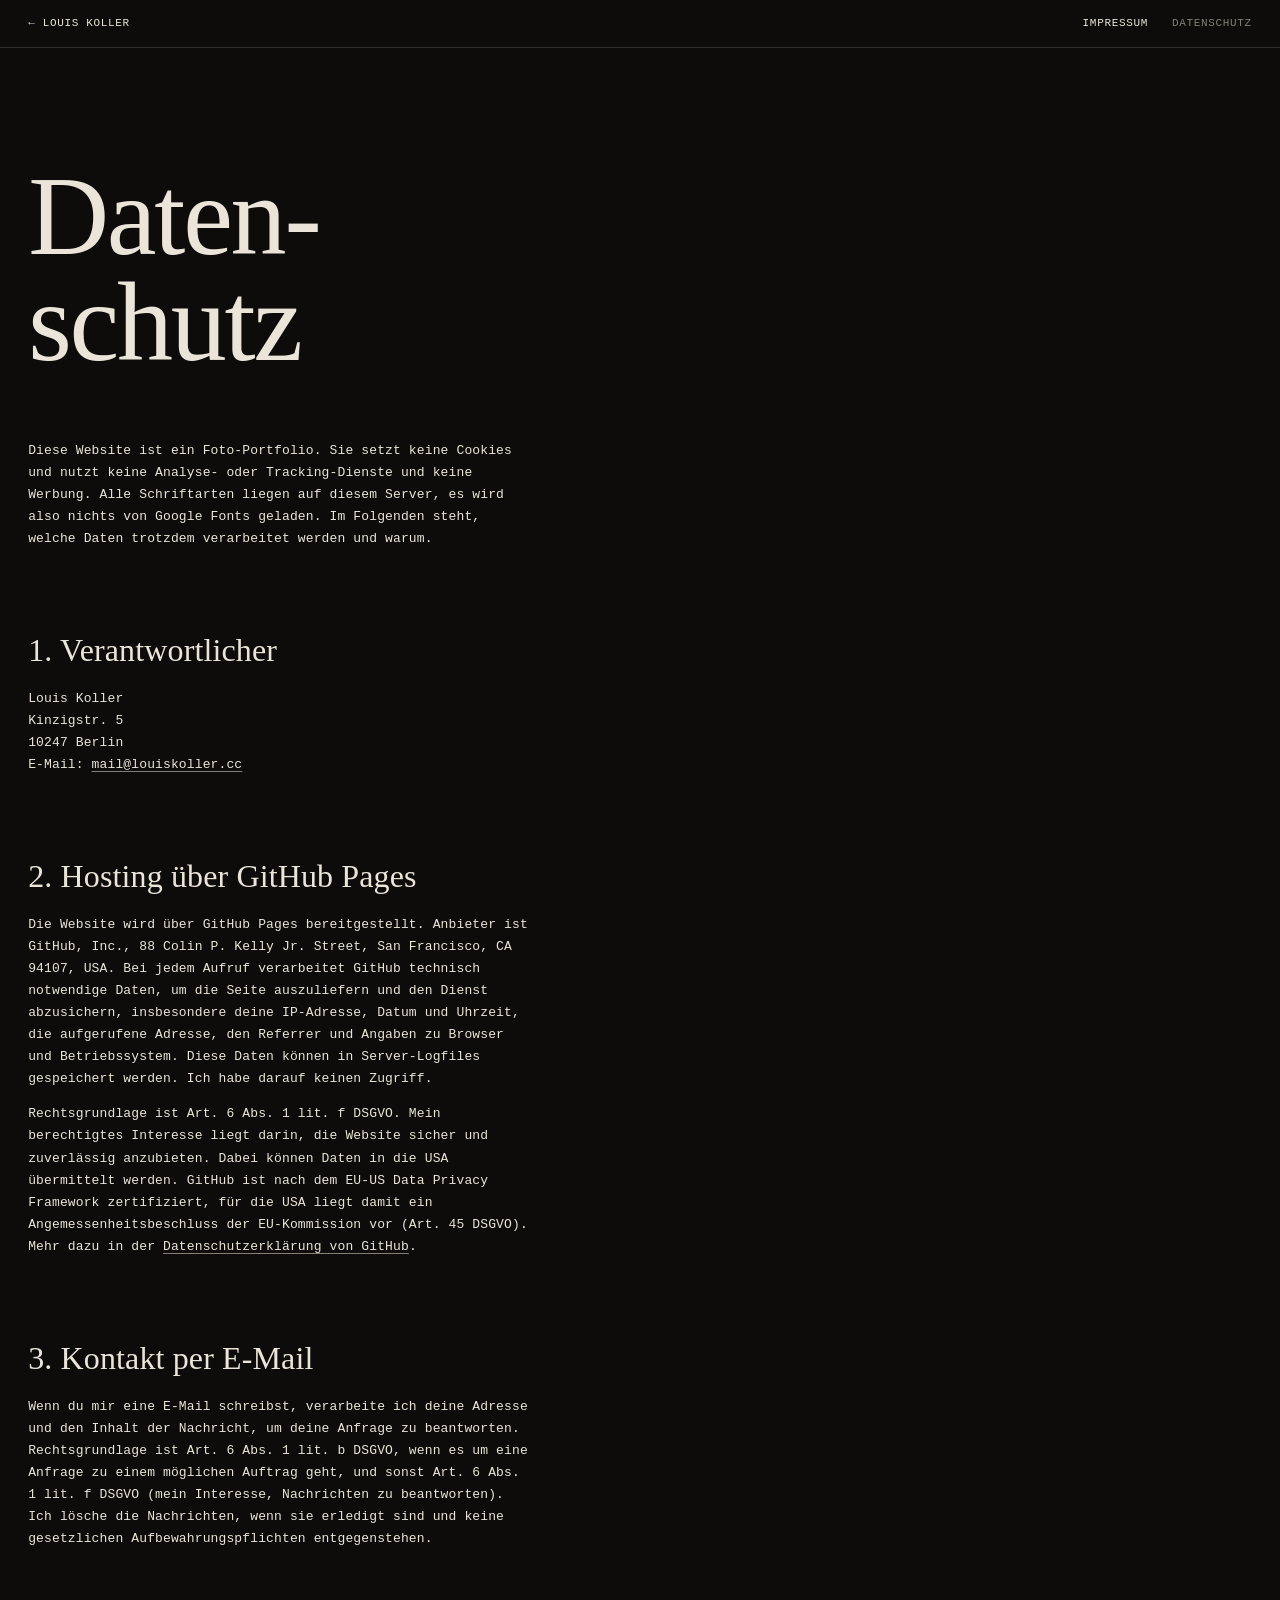
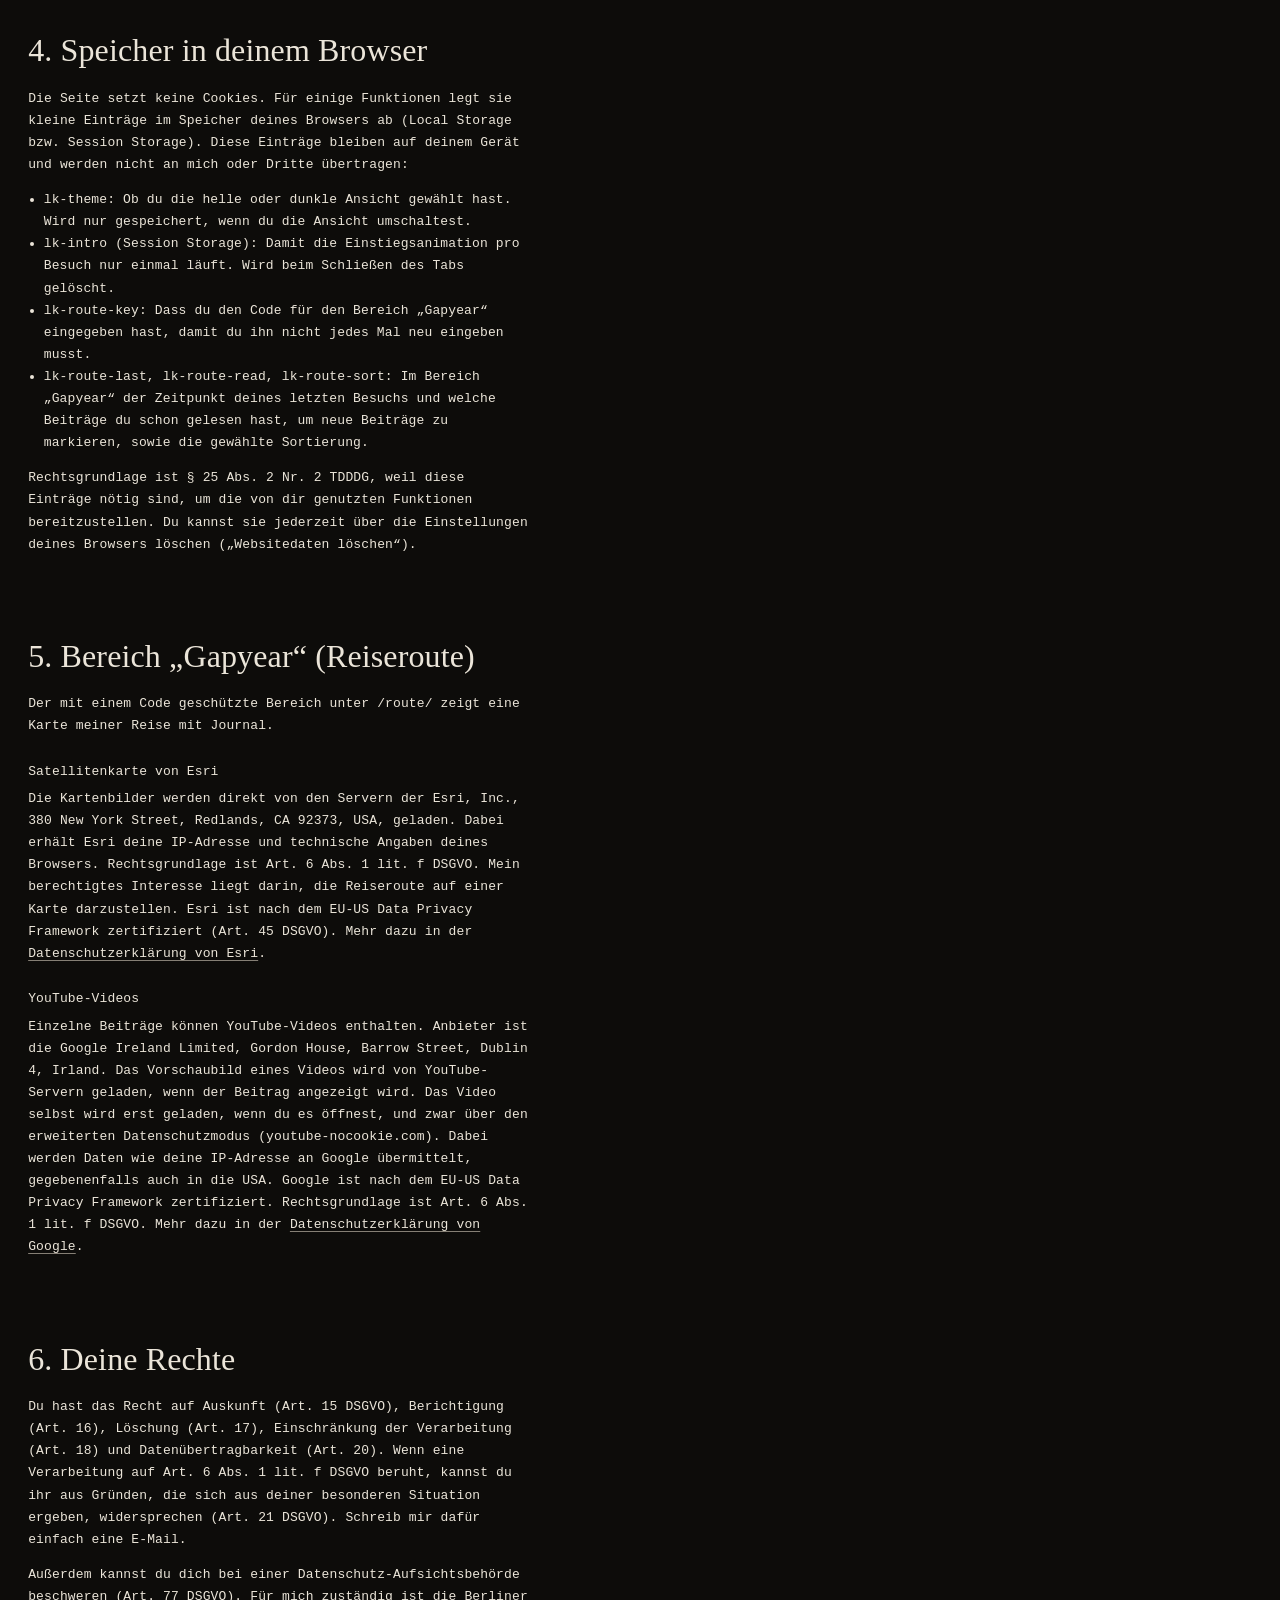
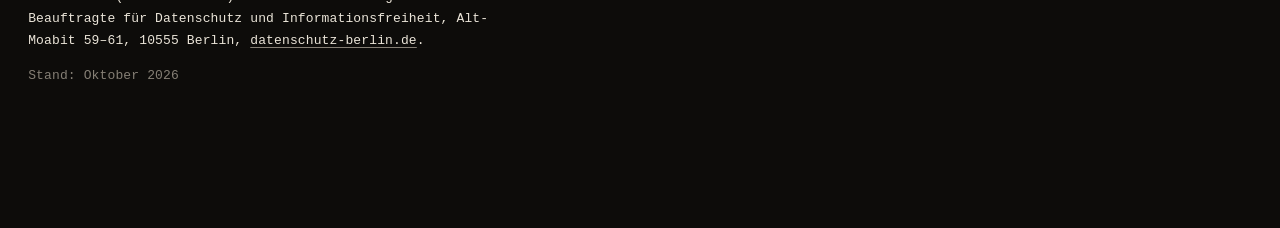
==== datenschutz/index.html @ a2ebeeef "Add Impressum and privacy policy, self-host fonts - New /impressum/ (§ 5 DDG) and /datenschutz/ (DSG" ====
<!doctype html>
<html lang="de" data-theme="dark">
<head>
  <meta charset="utf-8">
  <meta name="viewport" content="width=device-width, initial-scale=1, viewport-fit=cover">
  <title>Datenschutz — Louis Koller</title>
  <meta name="robots" content="noindex, follow">
  <meta name="theme-color" content="#0d0c0a">
  <link rel="icon" href="data:image/svg+xml,%3Csvg xmlns='http://www.w3.org/2000/svg' viewBox='0 0 32 32'%3E%3Crect width='32' height='32' fill='%230d0c0a'/%3E%3Ccircle cx='16' cy='16' r='6' fill='%23ff3b1f'/%3E%3C/svg%3E">
  <link rel="stylesheet" href="../assets/css/fonts.css?v=1">
  <link rel="stylesheet" href="../assets/css/legal.css?v=1">
  <script>
    try { var t = localStorage.getItem("lk-theme"); if (t) document.documentElement.dataset.theme = t; } catch (e) {}
  </script>
</head>
<body>
  <header class="legal-nav">
    <a href="/">← Louis Koller</a>
    <nav aria-label="Rechtliches">
      <a href="/impressum/">Impressum</a>
      <a href="/datenschutz/" aria-current="page">Datenschutz</a>
    </nav>
  </header>

  <main class="legal">
    <h1>Daten&shy;schutz</h1>

    <p>Diese Website ist ein Foto-Portfolio. Sie setzt keine Cookies und nutzt keine Analyse- oder Tracking-Dienste und keine Werbung. Alle Schriftarten liegen auf diesem Server, es wird also nichts von Google Fonts geladen. Im Folgenden steht, welche Daten trotzdem verarbeitet werden und warum.</p>

    <h2>1. Verantwortlicher</h2>
    <address>
      Louis Koller<br>
      Kinzigstr. 5<br>
      10247 Berlin<br>
      E-Mail: <a href="mailto:mail@louiskoller.cc">mail@louiskoller.cc</a>
    </address>

    <h2>2. Hosting über GitHub Pages</h2>
    <p>Die Website wird über GitHub Pages bereitgestellt. Anbieter ist GitHub, Inc., 88 Colin P. Kelly Jr. Street, San Francisco, CA 94107, USA. Bei jedem Aufruf verarbeitet GitHub technisch notwendige Daten, um die Seite auszuliefern und den Dienst abzusichern, insbesondere deine IP-Adresse, Datum und Uhrzeit, die aufgerufene Adresse, den Referrer und Angaben zu Browser und Betriebssystem. Diese Daten können in Server-Logfiles gespeichert werden. Ich habe darauf keinen Zugriff.</p>
    <p>Rechtsgrundlage ist Art. 6 Abs. 1 lit. f DSGVO. Mein berechtigtes Interesse liegt darin, die Website sicher und zuverlässig anzubieten. Dabei können Daten in die USA übermittelt werden. GitHub ist nach dem EU-US Data Privacy Framework zertifiziert, für die USA liegt damit ein Angemessenheitsbeschluss der EU-Kommission vor (Art. 45 DSGVO). Mehr dazu in der <a href="https://docs.github.com/de/site-policy/privacy-policies/github-general-privacy-statement" target="_blank" rel="noopener">Datenschutzerklärung von GitHub</a>.</p>

    <h2>3. Kontakt per E-Mail</h2>
    <p>Wenn du mir eine E-Mail schreibst, verarbeite ich deine Adresse und den Inhalt der Nachricht, um deine Anfrage zu beantworten. Rechtsgrundlage ist Art. 6 Abs. 1 lit. b DSGVO, wenn es um eine Anfrage zu einem möglichen Auftrag geht, und sonst Art. 6 Abs. 1 lit. f DSGVO (mein Interesse, Nachrichten zu beantworten). Ich lösche die Nachrichten, wenn sie erledigt sind und keine gesetzlichen Aufbewahrungspflichten entgegenstehen.</p>

    <h2>4. Speicher in deinem Browser</h2>
    <p>Die Seite setzt keine Cookies. Für einige Funktionen legt sie kleine Einträge im Speicher deines Browsers ab (Local Storage bzw. Session Storage). Diese Einträge bleiben auf deinem Gerät und werden nicht an mich oder Dritte übertragen:</p>
    <ul>
      <li><code>lk-theme</code>: Ob du die helle oder dunkle Ansicht gewählt hast. Wird nur gespeichert, wenn du die Ansicht umschaltest.</li>
      <li><code>lk-intro</code> (Session Storage): Damit die Einstiegsanimation pro Besuch nur einmal läuft. Wird beim Schließen des Tabs gelöscht.</li>
      <li><code>lk-route-key</code>: Dass du den Code für den Bereich „Gapyear“ eingegeben hast, damit du ihn nicht jedes Mal neu eingeben musst.</li>
      <li><code>lk-route-last</code>, <code>lk-route-read</code>, <code>lk-route-sort</code>: Im Bereich „Gapyear“ der Zeitpunkt deines letzten Besuchs und welche Beiträge du schon gelesen hast, um neue Beiträge zu markieren, sowie die gewählte Sortierung.</li>
    </ul>
    <p>Rechtsgrundlage ist § 25 Abs. 2 Nr. 2 TDDDG, weil diese Einträge nötig sind, um die von dir genutzten Funktionen bereitzustellen. Du kannst sie jederzeit über die Einstellungen deines Browsers löschen („Websitedaten löschen“).</p>

    <h2>5. Bereich „Gapyear“ (Reiseroute)</h2>
    <p>Der mit einem Code geschützte Bereich unter <code>/route/</code> zeigt eine Karte meiner Reise mit Journal.</p>
    <h3>Satellitenkarte von Esri</h3>
    <p>Die Kartenbilder werden direkt von den Servern der Esri, Inc., 380 New York Street, Redlands, CA 92373, USA, geladen. Dabei erhält Esri deine IP-Adresse und technische Angaben deines Browsers. Rechtsgrundlage ist Art. 6 Abs. 1 lit. f DSGVO. Mein berechtigtes Interesse liegt darin, die Reiseroute auf einer Karte darzustellen. Esri ist nach dem EU-US Data Privacy Framework zertifiziert (Art. 45 DSGVO). Mehr dazu in der <a href="https://www.esri.com/en-us/privacy/privacy-statements/privacy-statement" target="_blank" rel="noopener">Datenschutzerklärung von Esri</a>.</p>
    <h3>YouTube-Videos</h3>
    <p>Einzelne Beiträge können YouTube-Videos enthalten. Anbieter ist die Google Ireland Limited, Gordon House, Barrow Street, Dublin 4, Irland. Das Vorschaubild eines Videos wird von YouTube-Servern geladen, wenn der Beitrag angezeigt wird. Das Video selbst wird erst geladen, wenn du es öffnest, und zwar über den erweiterten Datenschutzmodus (youtube-nocookie.com). Dabei werden Daten wie deine IP-Adresse an Google übermittelt, gegebenenfalls auch in die USA. Google ist nach dem EU-US Data Privacy Framework zertifiziert. Rechtsgrundlage ist Art. 6 Abs. 1 lit. f DSGVO. Mehr dazu in der <a href="https://policies.google.com/privacy?hl=de" target="_blank" rel="noopener">Datenschutzerklärung von Google</a>.</p>

    <h2>6. Deine Rechte</h2>
    <p>Du hast das Recht auf Auskunft (Art. 15 DSGVO), Berichtigung (Art. 16), Löschung (Art. 17), Einschränkung der Verarbeitung (Art. 18) und Datenübertragbarkeit (Art. 20). Wenn eine Verarbeitung auf Art. 6 Abs. 1 lit. f DSGVO beruht, kannst du ihr aus Gründen, die sich aus deiner besonderen Situation ergeben, widersprechen (Art. 21 DSGVO). Schreib mir dafür einfach eine E-Mail.</p>
    <p>Außerdem kannst du dich bei einer Datenschutz-Aufsichtsbehörde beschweren (Art. 77 DSGVO). Für mich zuständig ist die Berliner Beauftragte für Datenschutz und Informationsfreiheit, Alt-Moabit 59–61, 10555 Berlin, <a href="https://www.datenschutz-berlin.de" target="_blank" rel="noopener">datenschutz-berlin.de</a>.</p>

    <p class="muted">Stand: Oktober 2026</p>
  </main>
</body>
</html>
---- assets/css/fonts.css ----
/* Self-hosted fonts (no request to Google). Instrument Serif & JetBrains Mono, SIL Open Font License 1.1. */
/* latin-ext */
@font-face {
  font-family: 'Instrument Serif';
  font-style: italic;
  font-weight: 400;
  font-display: swap;
  src: url(../fonts/instrument-serif-italic-latin-ext.woff2) format('woff2');
  unicode-range: U+0100-02BA, U+02BD-02C5, U+02C7-02CC, U+02CE-02D7, U+02DD-02FF, U+0304, U+0308, U+0329, U+1D00-1DBF, U+1E00-1E9F, U+1EF2-1EFF, U+2020, U+20A0-20AB, U+20AD-20C4, U+2113, U+2C60-2C7F, U+A720-A7FF;
}
/* latin */
@font-face {
  font-family: 'Instrument Serif';
  font-style: italic;
  font-weight: 400;
  font-display: swap;
  src: url(../fonts/instrument-serif-italic-latin.woff2) format('woff2');
  unicode-range: U+0000-00FF, U+0131, U+0152-0153, U+02BB-02BC, U+02C6, U+02DA, U+02DC, U+0304, U+0308, U+0329, U+2000-206F, U+20AC, U+2122, U+2191, U+2193, U+2212, U+2215, U+FEFF, U+FFFD;
}
/* latin-ext */
@font-face {
  font-family: 'Instrument Serif';
  font-style: normal;
  font-weight: 400;
  font-display: swap;
  src: url(../fonts/instrument-serif-normal-latin-ext.woff2) format('woff2');
  unicode-range: U+0100-02BA, U+02BD-02C5, U+02C7-02CC, U+02CE-02D7, U+02DD-02FF, U+0304, U+0308, U+0329, U+1D00-1DBF, U+1E00-1E9F, U+1EF2-1EFF, U+2020, U+20A0-20AB, U+20AD-20C4, U+2113, U+2C60-2C7F, U+A720-A7FF;
}
/* latin */
@font-face {
  font-family: 'Instrument Serif';
  font-style: normal;
  font-weight: 400;
  font-display: swap;
  src: url(../fonts/instrument-serif-normal-latin.woff2) format('woff2');
  unicode-range: U+0000-00FF, U+0131, U+0152-0153, U+02BB-02BC, U+02C6, U+02DA, U+02DC, U+0304, U+0308, U+0329, U+2000-206F, U+20AC, U+2122, U+2191, U+2193, U+2212, U+2215, U+FEFF, U+FFFD;
}
/* latin-ext */
@font-face {
  font-family: 'JetBrains Mono';
  font-style: normal;
  font-weight: 400;
  font-display: swap;
  src: url(../fonts/jetbrains-mono-normal-latin-ext.woff2) format('woff2');
  unicode-range: U+0100-02BA, U+02BD-02C5, U+02C7-02CC, U+02CE-02D7, U+02DD-02FF, U+0304, U+0308, U+0329, U+1D00-1DBF, U+1E00-1E9F, U+1EF2-1EFF, U+2020, U+20A0-20AB, U+20AD-20C4, U+2113, U+2C60-2C7F, U+A720-A7FF;
}
/* latin */
@font-face {
  font-family: 'JetBrains Mono';
  font-style: normal;
  font-weight: 400;
  font-display: swap;
  src: url(../fonts/jetbrains-mono-normal-latin.woff2) format('woff2');
  unicode-range: U+0000-00FF, U+0131, U+0152-0153, U+02BB-02BC, U+02C6, U+02DA, U+02DC, U+0304, U+0308, U+0329, U+2000-206F, U+20AC, U+2122, U+2191, U+2193, U+2212, U+2215, U+FEFF, U+FFFD;
}
/* latin-ext */
@font-face {
  font-family: 'JetBrains Mono';
  font-style: normal;
  font-weight: 500;
  font-display: swap;
  src: url(../fonts/jetbrains-mono-normal-latin-ext.woff2) format('woff2');
  unicode-range: U+0100-02BA, U+02BD-02C5, U+02C7-02CC, U+02CE-02D7, U+02DD-02FF, U+0304, U+0308, U+0329, U+1D00-1DBF, U+1E00-1E9F, U+1EF2-1EFF, U+2020, U+20A0-20AB, U+20AD-20C4, U+2113, U+2C60-2C7F, U+A720-A7FF;
}
/* latin */
@font-face {
  font-family: 'JetBrains Mono';
  font-style: normal;
  font-weight: 500;
  font-display: swap;
  src: url(../fonts/jetbrains-mono-normal-latin.woff2) format('woff2');
  unicode-range: U+0000-00FF, U+0131, U+0152-0153, U+02BB-02BC, U+02C6, U+02DA, U+02DC, U+0304, U+0308, U+0329, U+2000-206F, U+20AC, U+2122, U+2191, U+2193, U+2212, U+2215, U+FEFF, U+FFFD;
}
---- assets/css/legal.css ----
/* ==========================================================================
   Legal pages (Impressum, Datenschutz) — same paper and type as the portfolio,
   set for reading.
   ========================================================================== */

:root {
  --bg: #0d0c0a;
  --fg: #ebe5d9;
  --muted: #857f75;
  --line: rgba(235, 229, 217, 0.14);
  --accent: #ff3b1f;

  --serif: "Instrument Serif", "Times New Roman", Times, serif;
  --mono: "JetBrains Mono", ui-monospace, SFMono-Regular, Menlo, Consolas, monospace;
  --gutter: clamp(16px, 2.2vw, 32px);
}

:root[data-theme="light"] {
  --bg: #ebe5d9;
  --fg: #15130f;
  --muted: #6f695f;
  --line: rgba(21, 19, 15, 0.16);
}

*, *::before, *::after { box-sizing: border-box; }
html { -webkit-text-size-adjust: 100%; }

body {
  margin: 0;
  background: var(--bg);
  color: var(--fg);
  font-family: var(--mono);
  font-size: 13px;
  line-height: 1.7;
  letter-spacing: 0.01em;
  -webkit-font-smoothing: antialiased;
  overflow-wrap: break-word;
}

a { color: inherit; text-decoration: underline; text-decoration-color: var(--muted); text-underline-offset: 3px; }
a:hover { text-decoration-color: var(--accent); }
:focus-visible { outline: 1px solid var(--accent); outline-offset: 3px; }
::selection { background: var(--accent); color: #000; }

.legal-nav {
  display: flex; justify-content: space-between; gap: 16px;
  padding: 14px var(--gutter);
  border-bottom: 1px solid var(--line);
  text-transform: uppercase; letter-spacing: 0.06em; font-size: 11px;
}
.legal-nav a { text-decoration: none; }
.legal-nav nav { display: flex; gap: 24px; }
.legal-nav [aria-current="page"] { color: var(--muted); }

.legal {
  max-width: 72ch;
  padding: clamp(48px, 9vw, 120px) var(--gutter) clamp(64px, 10vw, 140px);
}
.legal h1 {
  margin: 0 0 clamp(32px, 5vw, 64px);
  font-family: var(--serif); font-weight: 400;
  font-size: clamp(3rem, 9vw, 7rem); line-height: 0.95; letter-spacing: -0.02em;
}
.legal h2 {
  margin: 2.6em 0 0.6em;
  font-family: var(--serif); font-weight: 400;
  font-size: clamp(1.5rem, 2.6vw, 2rem); line-height: 1.1;
}
.legal h3 { margin: 1.8em 0 0.4em; font-size: inherit; font-weight: 500; }
.legal p, .legal ul { margin: 0 0 1em; }
.legal ul { padding-left: 1.2em; }
.legal address { font-style: normal; }
.legal .muted { color: var(--muted); }
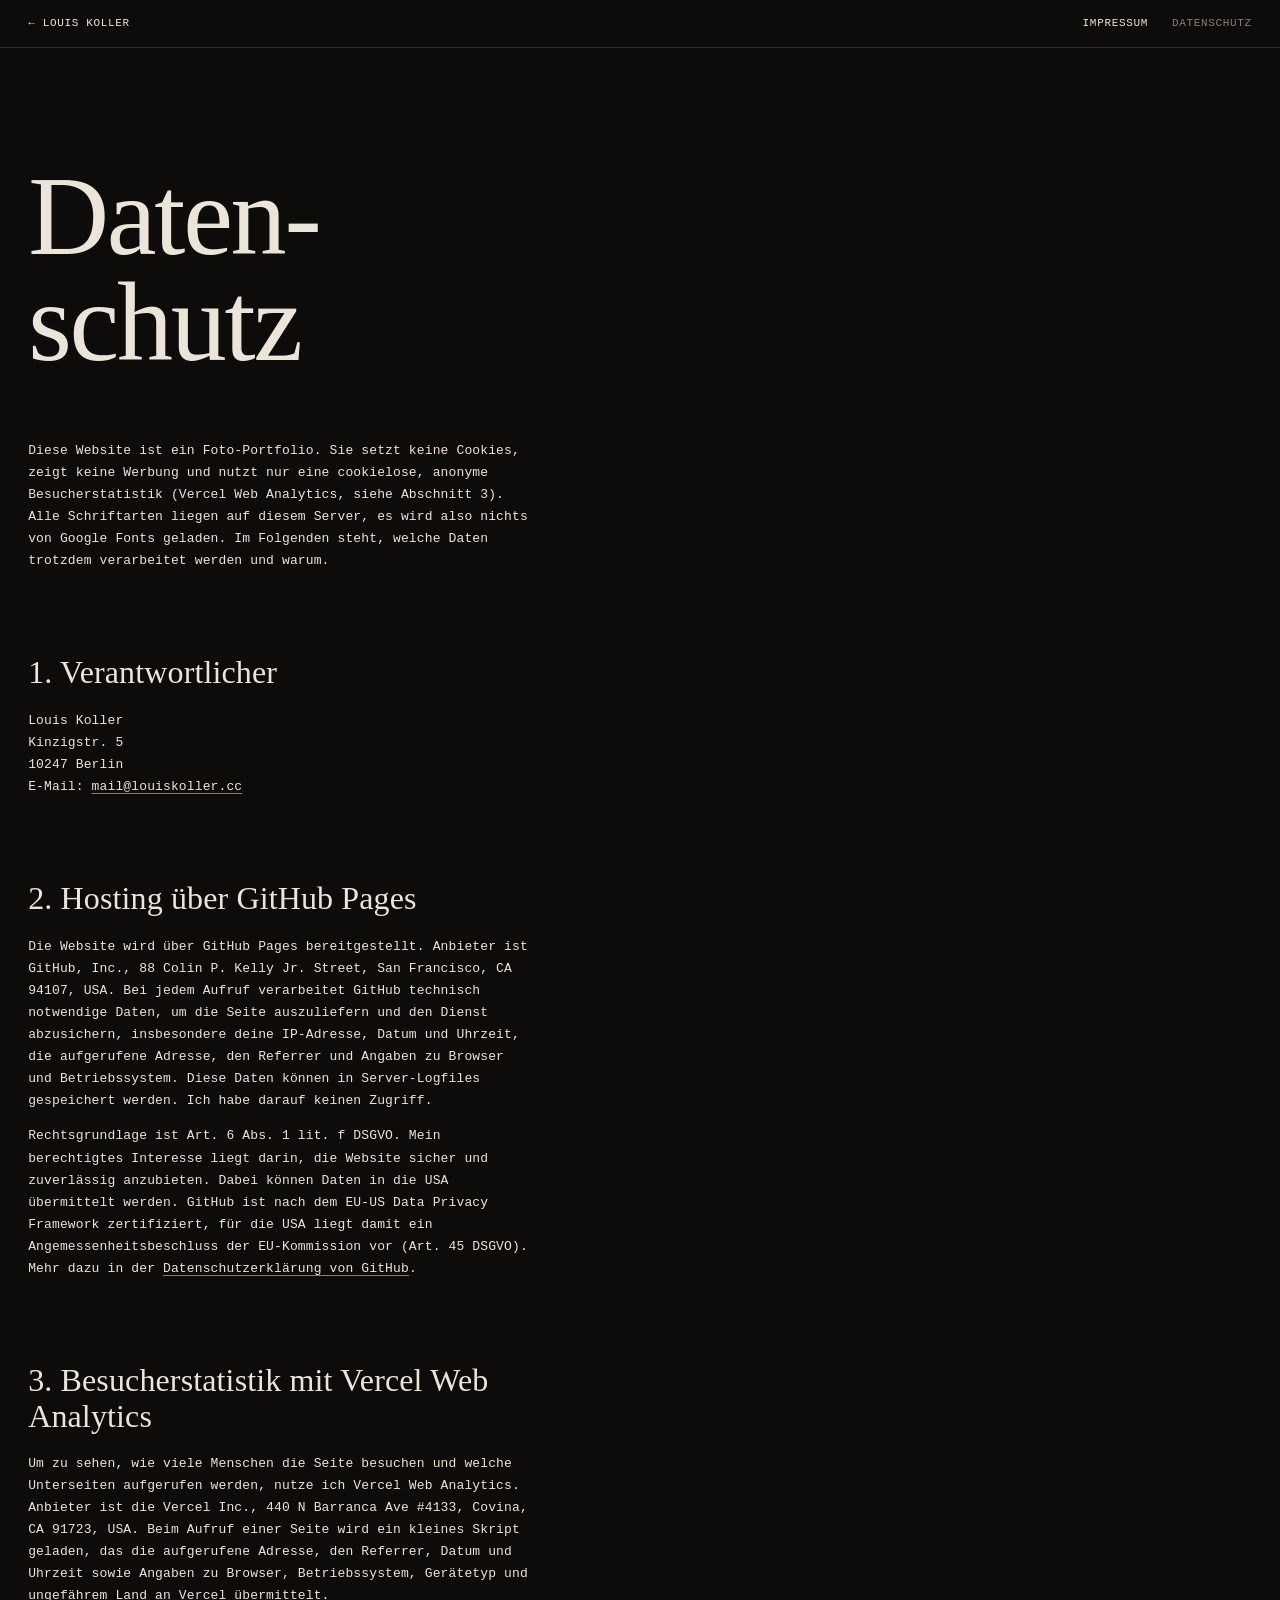
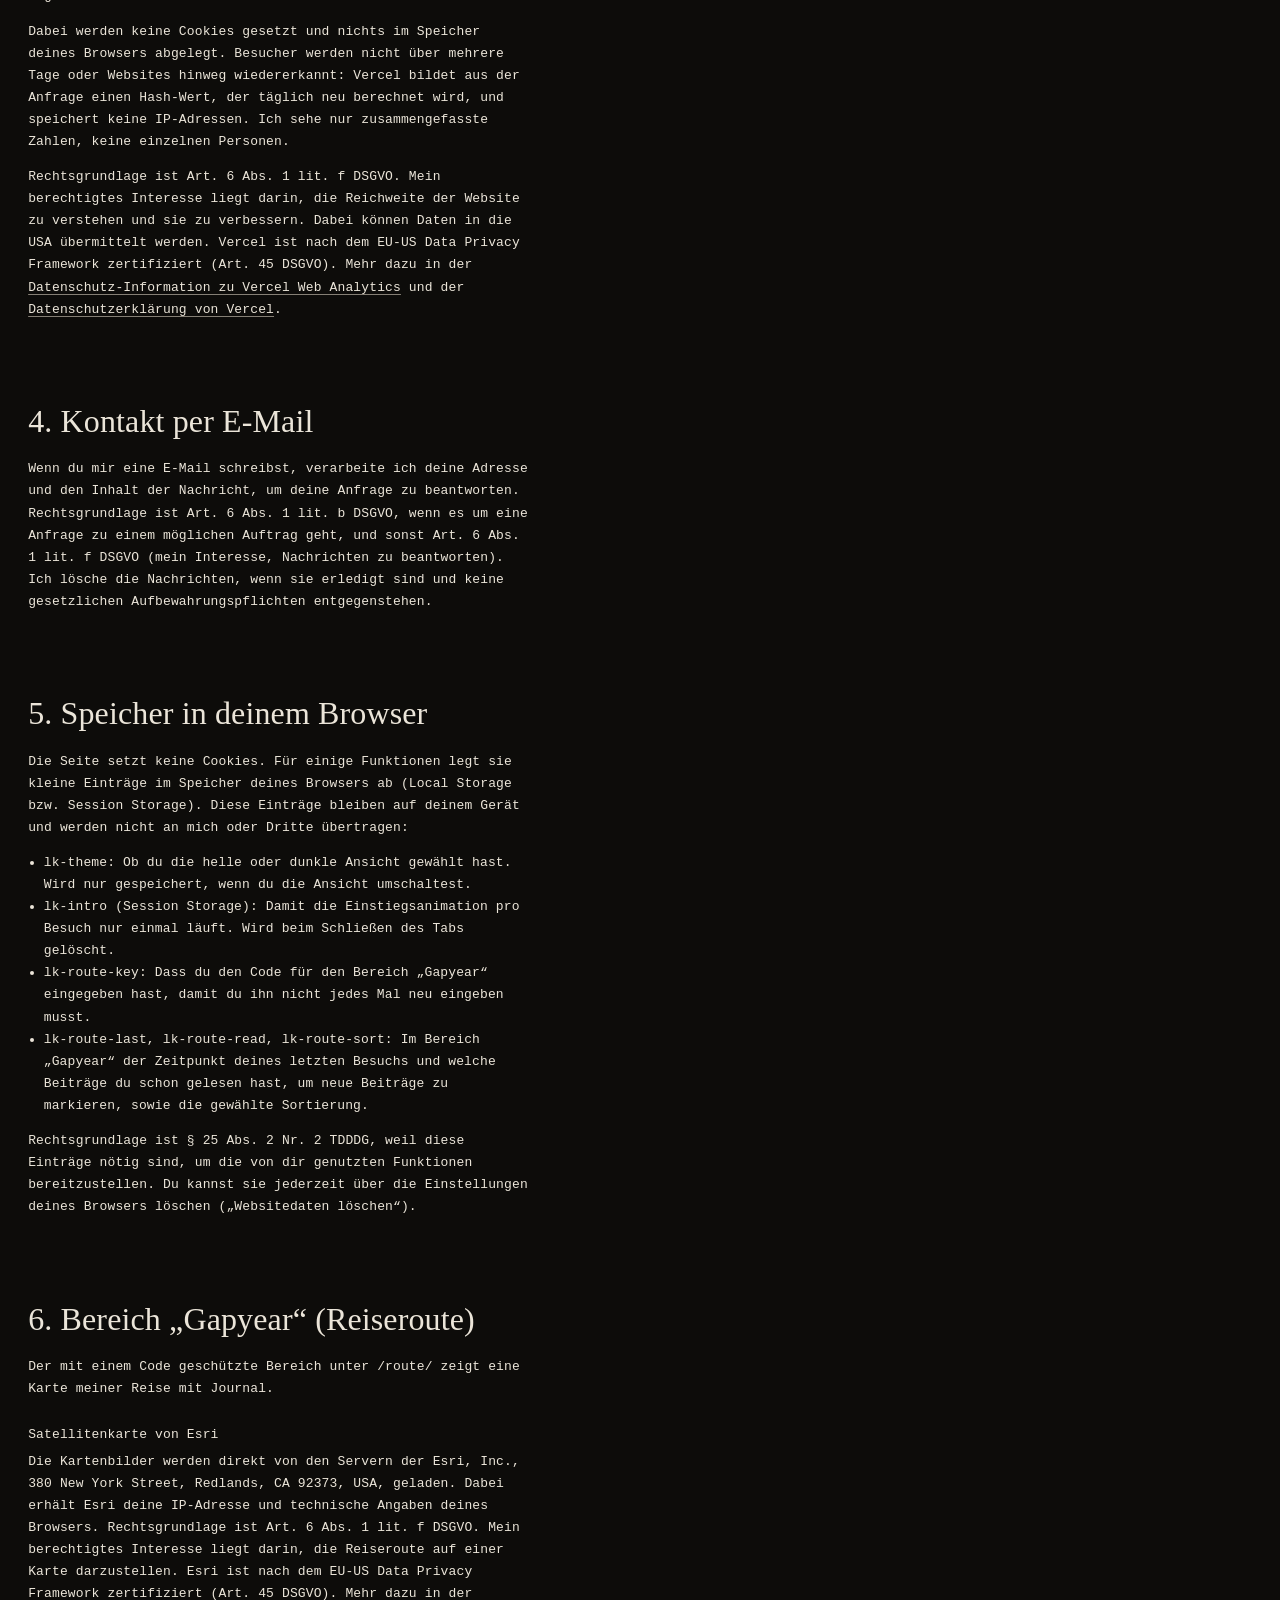
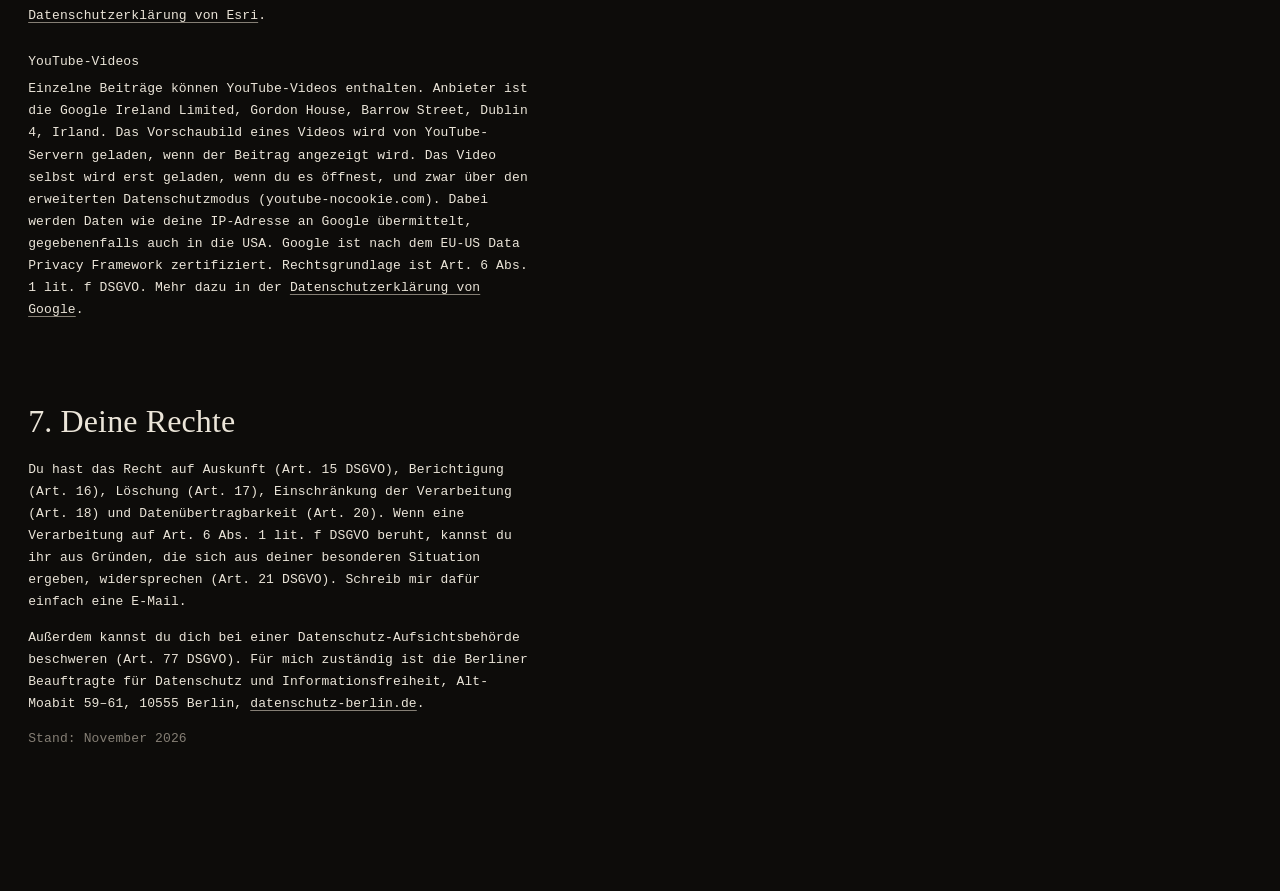
==== commit 523bba5a: "Add Vercel Web Analytics Load the Vercel Analytics script on the public pages (home, impressum, date" ====
--- a/datenschutz/index.html
+++ b/datenschutz/index.html
@@ -12,6 +12,10 @@
   <script>
     try { var t = localStorage.getItem("lk-theme"); if (t) document.documentElement.dataset.theme = t; } catch (e) {}
   </script>
+  <script>
+    window.va = window.va || function () { (window.vaq = window.vaq || []).push(arguments); };
+  </script>
+  <script defer src="/_vercel/insights/script.js"></script>
 </head>
 <body>
   <header class="legal-nav">
@@ -25,7 +29,7 @@
   <main class="legal">
     <h1>Daten&shy;schutz</h1>
 
-    <p>Diese Website ist ein Foto-Portfolio. Sie setzt keine Cookies und nutzt keine Analyse- oder Tracking-Dienste und keine Werbung. Alle Schriftarten liegen auf diesem Server, es wird also nichts von Google Fonts geladen. Im Folgenden steht, welche Daten trotzdem verarbeitet werden und warum.</p>
+    <p>Diese Website ist ein Foto-Portfolio. Sie setzt keine Cookies, zeigt keine Werbung und nutzt nur eine cookielose, anonyme Besucherstatistik (Vercel Web Analytics, siehe Abschnitt 3). Alle Schriftarten liegen auf diesem Server, es wird also nichts von Google Fonts geladen. Im Folgenden steht, welche Daten trotzdem verarbeitet werden und warum.</p>
 
     <h2>1. Verantwortlicher</h2>
     <address>
@@ -39,10 +43,15 @@
     <p>Die Website wird über GitHub Pages bereitgestellt. Anbieter ist GitHub, Inc., 88 Colin P. Kelly Jr. Street, San Francisco, CA 94107, USA. Bei jedem Aufruf verarbeitet GitHub technisch notwendige Daten, um die Seite auszuliefern und den Dienst abzusichern, insbesondere deine IP-Adresse, Datum und Uhrzeit, die aufgerufene Adresse, den Referrer und Angaben zu Browser und Betriebssystem. Diese Daten können in Server-Logfiles gespeichert werden. Ich habe darauf keinen Zugriff.</p>
     <p>Rechtsgrundlage ist Art. 6 Abs. 1 lit. f DSGVO. Mein berechtigtes Interesse liegt darin, die Website sicher und zuverlässig anzubieten. Dabei können Daten in die USA übermittelt werden. GitHub ist nach dem EU-US Data Privacy Framework zertifiziert, für die USA liegt damit ein Angemessenheitsbeschluss der EU-Kommission vor (Art. 45 DSGVO). Mehr dazu in der <a href="https://docs.github.com/de/site-policy/privacy-policies/github-general-privacy-statement" target="_blank" rel="noopener">Datenschutzerklärung von GitHub</a>.</p>
 
-    <h2>3. Kontakt per E-Mail</h2>
+    <h2>3. Besucherstatistik mit Vercel Web Analytics</h2>
+    <p>Um zu sehen, wie viele Menschen die Seite besuchen und welche Unterseiten aufgerufen werden, nutze ich Vercel Web Analytics. Anbieter ist die Vercel Inc., 440 N Barranca Ave #4133, Covina, CA 91723, USA. Beim Aufruf einer Seite wird ein kleines Skript geladen, das die aufgerufene Adresse, den Referrer, Datum und Uhrzeit sowie Angaben zu Browser, Betriebssystem, Gerätetyp und ungefährem Land an Vercel übermittelt.</p>
+    <p>Dabei werden keine Cookies gesetzt und nichts im Speicher deines Browsers abgelegt. Besucher werden nicht über mehrere Tage oder Websites hinweg wiedererkannt: Vercel bildet aus der Anfrage einen Hash-Wert, der täglich neu berechnet wird, und speichert keine IP-Adressen. Ich sehe nur zusammengefasste Zahlen, keine einzelnen Personen.</p>
+    <p>Rechtsgrundlage ist Art. 6 Abs. 1 lit. f DSGVO. Mein berechtigtes Interesse liegt darin, die Reichweite der Website zu verstehen und sie zu verbessern. Dabei können Daten in die USA übermittelt werden. Vercel ist nach dem EU-US Data Privacy Framework zertifiziert (Art. 45 DSGVO). Mehr dazu in der <a href="https://vercel.com/docs/analytics/privacy-policy" target="_blank" rel="noopener">Datenschutz-Information zu Vercel Web Analytics</a> und der <a href="https://vercel.com/legal/privacy-policy" target="_blank" rel="noopener">Datenschutzerklärung von Vercel</a>.</p>
+
+    <h2>4. Kontakt per E-Mail</h2>
     <p>Wenn du mir eine E-Mail schreibst, verarbeite ich deine Adresse und den Inhalt der Nachricht, um deine Anfrage zu beantworten. Rechtsgrundlage ist Art. 6 Abs. 1 lit. b DSGVO, wenn es um eine Anfrage zu einem möglichen Auftrag geht, und sonst Art. 6 Abs. 1 lit. f DSGVO (mein Interesse, Nachrichten zu beantworten). Ich lösche die Nachrichten, wenn sie erledigt sind und keine gesetzlichen Aufbewahrungspflichten entgegenstehen.</p>
 
-    <h2>4. Speicher in deinem Browser</h2>
+    <h2>5. Speicher in deinem Browser</h2>
     <p>Die Seite setzt keine Cookies. Für einige Funktionen legt sie kleine Einträge im Speicher deines Browsers ab (Local Storage bzw. Session Storage). Diese Einträge bleiben auf deinem Gerät und werden nicht an mich oder Dritte übertragen:</p>
     <ul>
       <li><code>lk-theme</code>: Ob du die helle oder dunkle Ansicht gewählt hast. Wird nur gespeichert, wenn du die Ansicht umschaltest.</li>
@@ -52,18 +61,18 @@
     </ul>
     <p>Rechtsgrundlage ist § 25 Abs. 2 Nr. 2 TDDDG, weil diese Einträge nötig sind, um die von dir genutzten Funktionen bereitzustellen. Du kannst sie jederzeit über die Einstellungen deines Browsers löschen („Websitedaten löschen“).</p>
 
-    <h2>5. Bereich „Gapyear“ (Reiseroute)</h2>
+    <h2>6. Bereich „Gapyear“ (Reiseroute)</h2>
     <p>Der mit einem Code geschützte Bereich unter <code>/route/</code> zeigt eine Karte meiner Reise mit Journal.</p>
     <h3>Satellitenkarte von Esri</h3>
     <p>Die Kartenbilder werden direkt von den Servern der Esri, Inc., 380 New York Street, Redlands, CA 92373, USA, geladen. Dabei erhält Esri deine IP-Adresse und technische Angaben deines Browsers. Rechtsgrundlage ist Art. 6 Abs. 1 lit. f DSGVO. Mein berechtigtes Interesse liegt darin, die Reiseroute auf einer Karte darzustellen. Esri ist nach dem EU-US Data Privacy Framework zertifiziert (Art. 45 DSGVO). Mehr dazu in der <a href="https://www.esri.com/en-us/privacy/privacy-statements/privacy-statement" target="_blank" rel="noopener">Datenschutzerklärung von Esri</a>.</p>
     <h3>YouTube-Videos</h3>
     <p>Einzelne Beiträge können YouTube-Videos enthalten. Anbieter ist die Google Ireland Limited, Gordon House, Barrow Street, Dublin 4, Irland. Das Vorschaubild eines Videos wird von YouTube-Servern geladen, wenn der Beitrag angezeigt wird. Das Video selbst wird erst geladen, wenn du es öffnest, und zwar über den erweiterten Datenschutzmodus (youtube-nocookie.com). Dabei werden Daten wie deine IP-Adresse an Google übermittelt, gegebenenfalls auch in die USA. Google ist nach dem EU-US Data Privacy Framework zertifiziert. Rechtsgrundlage ist Art. 6 Abs. 1 lit. f DSGVO. Mehr dazu in der <a href="https://policies.google.com/privacy?hl=de" target="_blank" rel="noopener">Datenschutzerklärung von Google</a>.</p>
 
-    <h2>6. Deine Rechte</h2>
+    <h2>7. Deine Rechte</h2>
     <p>Du hast das Recht auf Auskunft (Art. 15 DSGVO), Berichtigung (Art. 16), Löschung (Art. 17), Einschränkung der Verarbeitung (Art. 18) und Datenübertragbarkeit (Art. 20). Wenn eine Verarbeitung auf Art. 6 Abs. 1 lit. f DSGVO beruht, kannst du ihr aus Gründen, die sich aus deiner besonderen Situation ergeben, widersprechen (Art. 21 DSGVO). Schreib mir dafür einfach eine E-Mail.</p>
     <p>Außerdem kannst du dich bei einer Datenschutz-Aufsichtsbehörde beschweren (Art. 77 DSGVO). Für mich zuständig ist die Berliner Beauftragte für Datenschutz und Informationsfreiheit, Alt-Moabit 59–61, 10555 Berlin, <a href="https://www.datenschutz-berlin.de" target="_blank" rel="noopener">datenschutz-berlin.de</a>.</p>
 
-    <p class="muted">Stand: Oktober 2026</p>
+    <p class="muted">Stand: November 2026</p>
   </main>
 </body>
 </html>
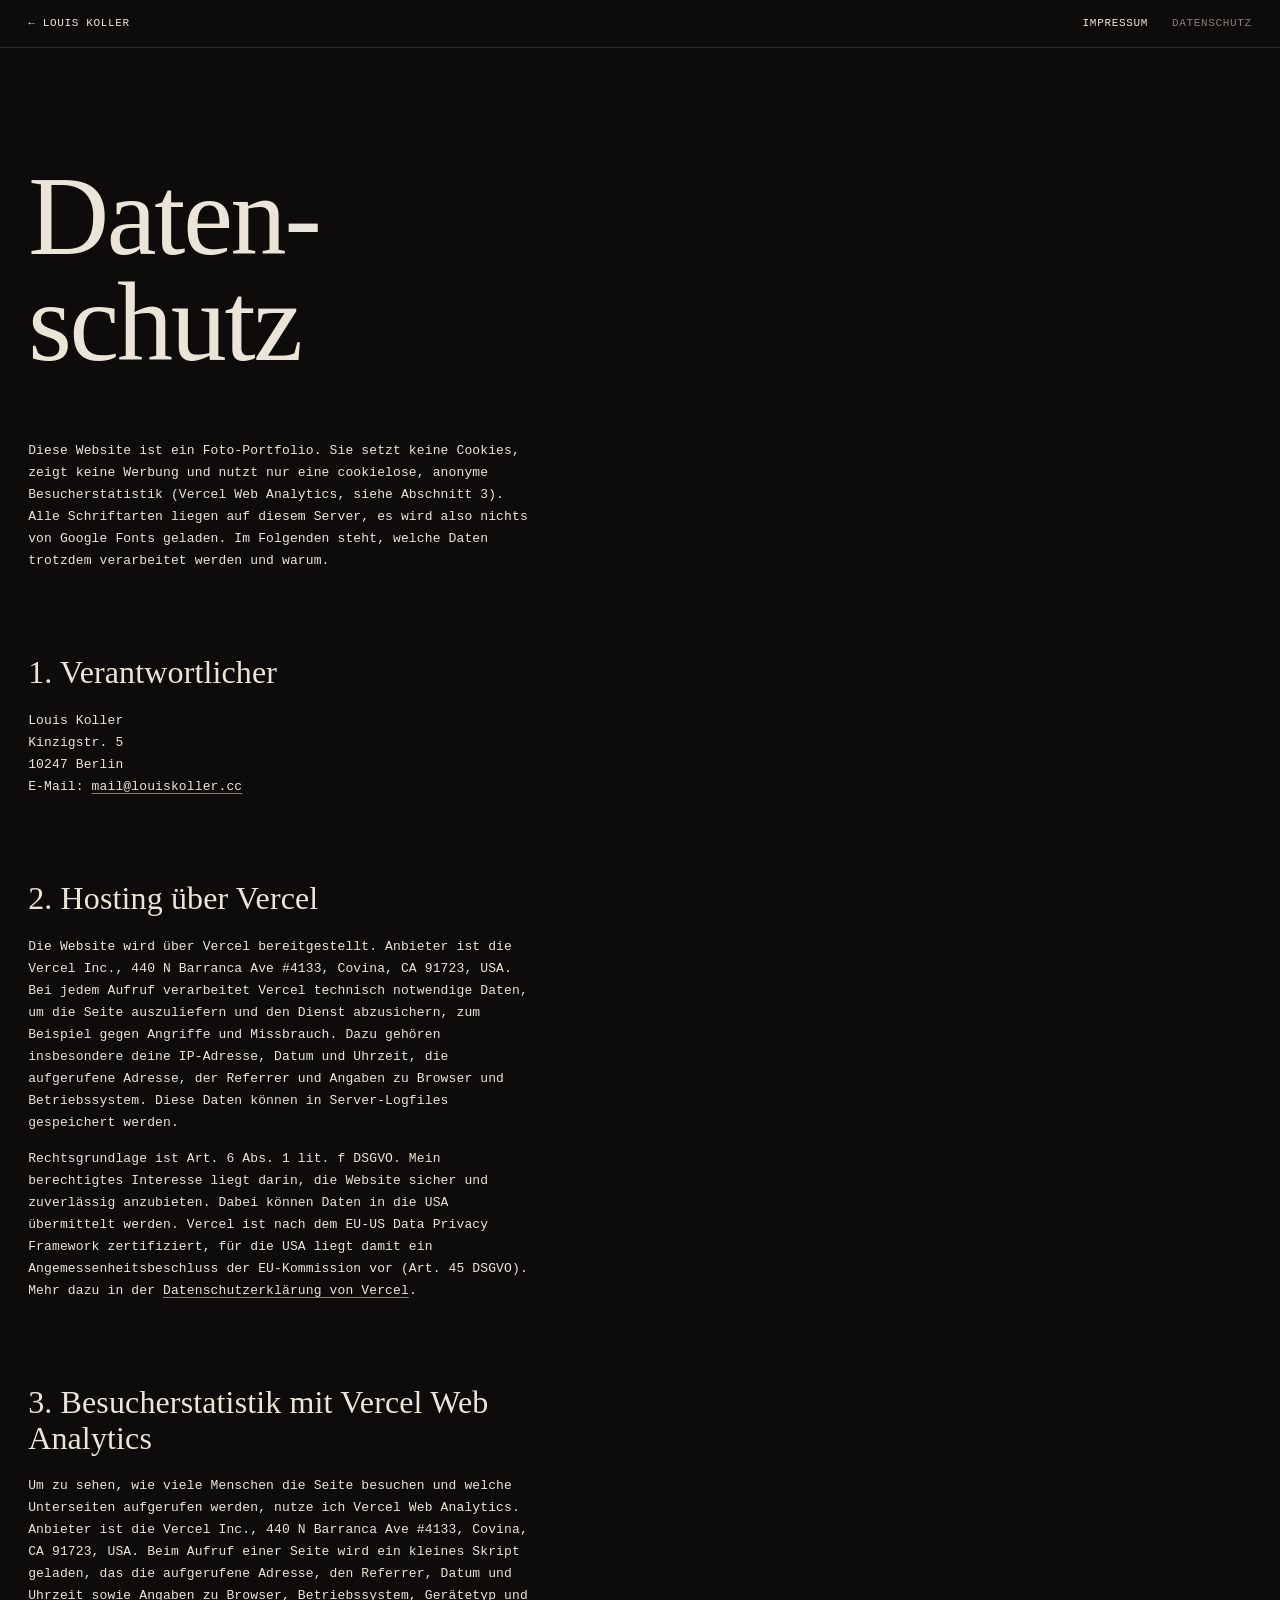
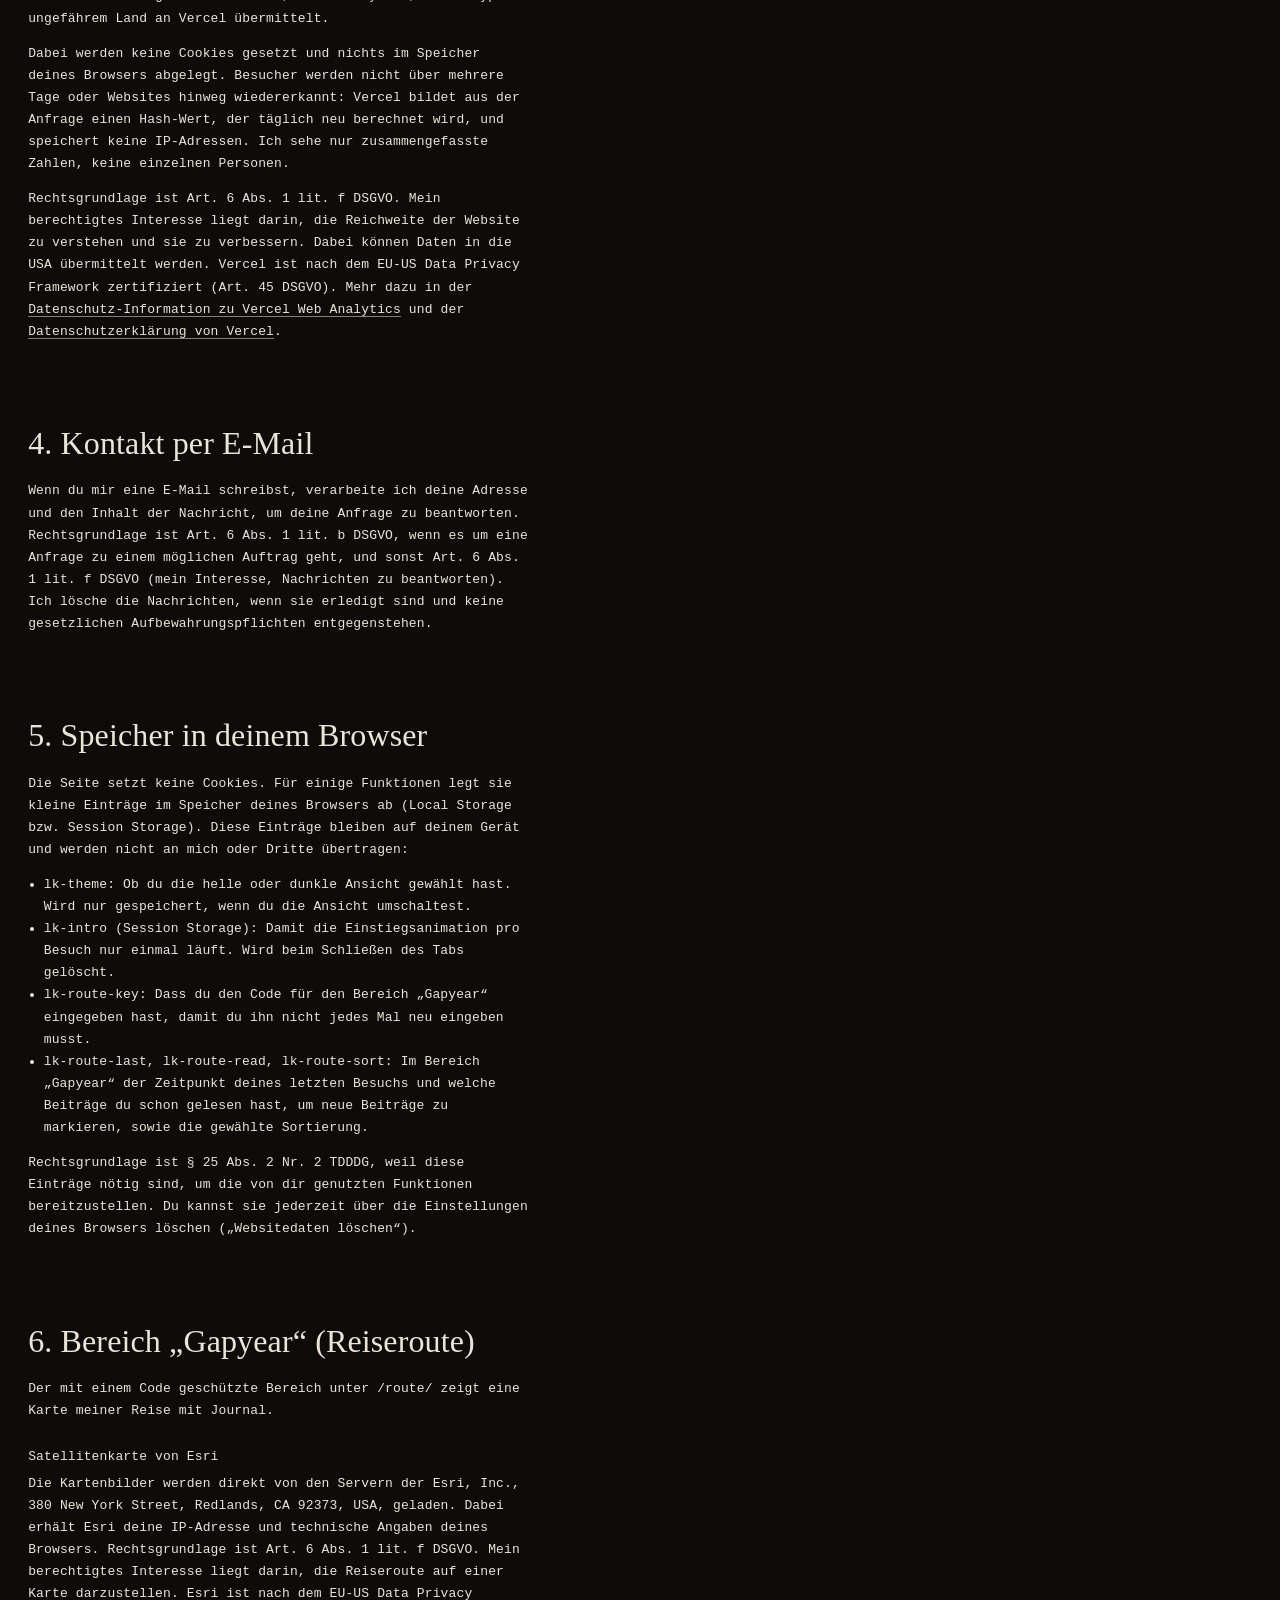
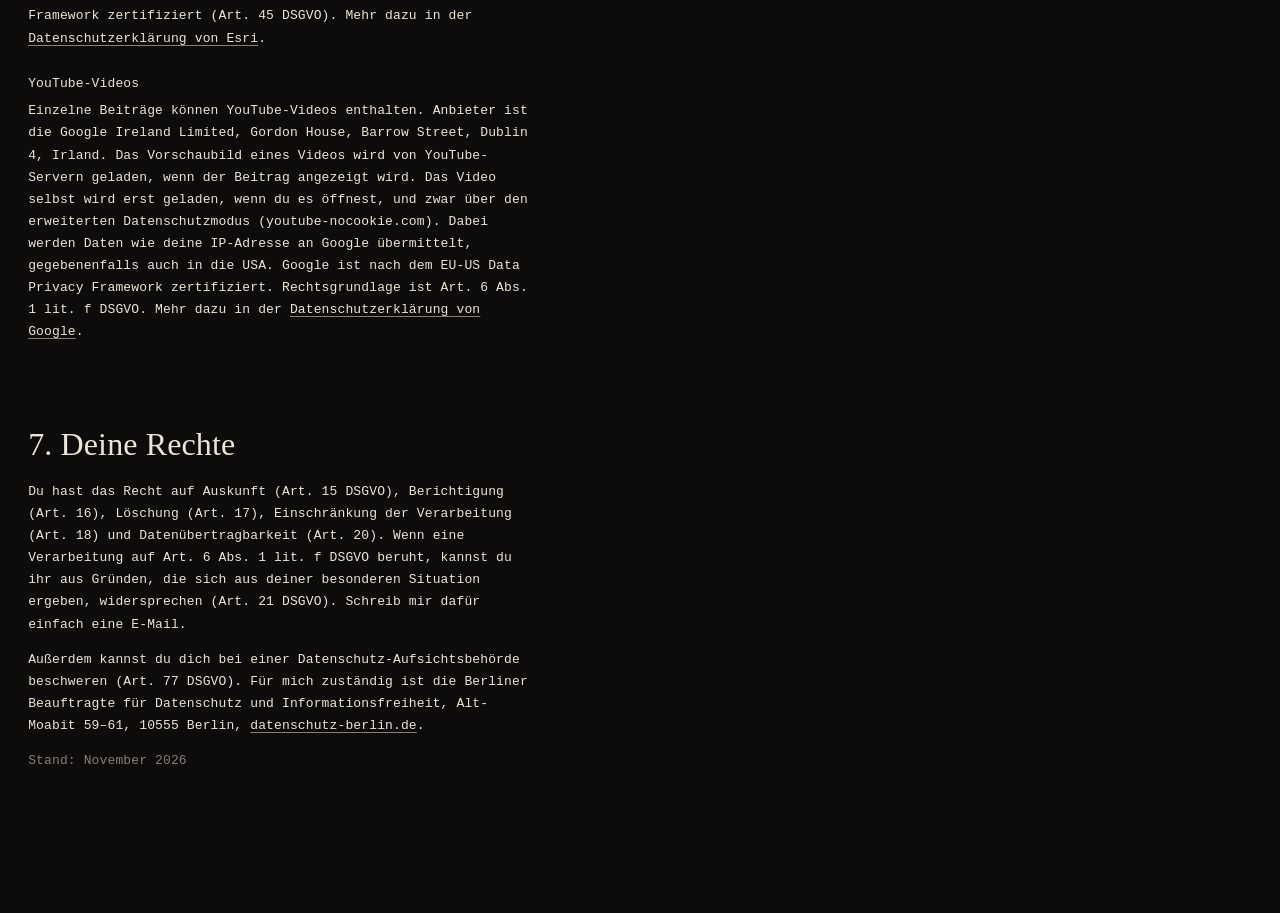
==== commit 3a98a84f: "Switch hosting references from GitHub Pages to Vercel Privacy policy now names Vercel as host; READM" ====
--- a/datenschutz/index.html
+++ b/datenschutz/index.html
@@ -39,9 +39,9 @@
       E-Mail: <a href="mailto:mail@louiskoller.cc">mail@louiskoller.cc</a>
     </address>
 
-    <h2>2. Hosting über GitHub Pages</h2>
-    <p>Die Website wird über GitHub Pages bereitgestellt. Anbieter ist GitHub, Inc., 88 Colin P. Kelly Jr. Street, San Francisco, CA 94107, USA. Bei jedem Aufruf verarbeitet GitHub technisch notwendige Daten, um die Seite auszuliefern und den Dienst abzusichern, insbesondere deine IP-Adresse, Datum und Uhrzeit, die aufgerufene Adresse, den Referrer und Angaben zu Browser und Betriebssystem. Diese Daten können in Server-Logfiles gespeichert werden. Ich habe darauf keinen Zugriff.</p>
-    <p>Rechtsgrundlage ist Art. 6 Abs. 1 lit. f DSGVO. Mein berechtigtes Interesse liegt darin, die Website sicher und zuverlässig anzubieten. Dabei können Daten in die USA übermittelt werden. GitHub ist nach dem EU-US Data Privacy Framework zertifiziert, für die USA liegt damit ein Angemessenheitsbeschluss der EU-Kommission vor (Art. 45 DSGVO). Mehr dazu in der <a href="https://docs.github.com/de/site-policy/privacy-policies/github-general-privacy-statement" target="_blank" rel="noopener">Datenschutzerklärung von GitHub</a>.</p>
+    <h2>2. Hosting über Vercel</h2>
+    <p>Die Website wird über Vercel bereitgestellt. Anbieter ist die Vercel Inc., 440 N Barranca Ave #4133, Covina, CA 91723, USA. Bei jedem Aufruf verarbeitet Vercel technisch notwendige Daten, um die Seite auszuliefern und den Dienst abzusichern, zum Beispiel gegen Angriffe und Missbrauch. Dazu gehören insbesondere deine IP-Adresse, Datum und Uhrzeit, die aufgerufene Adresse, der Referrer und Angaben zu Browser und Betriebssystem. Diese Daten können in Server-Logfiles gespeichert werden.</p>
+    <p>Rechtsgrundlage ist Art. 6 Abs. 1 lit. f DSGVO. Mein berechtigtes Interesse liegt darin, die Website sicher und zuverlässig anzubieten. Dabei können Daten in die USA übermittelt werden. Vercel ist nach dem EU-US Data Privacy Framework zertifiziert, für die USA liegt damit ein Angemessenheitsbeschluss der EU-Kommission vor (Art. 45 DSGVO). Mehr dazu in der <a href="https://vercel.com/legal/privacy-policy" target="_blank" rel="noopener">Datenschutzerklärung von Vercel</a>.</p>
 
     <h2>3. Besucherstatistik mit Vercel Web Analytics</h2>
     <p>Um zu sehen, wie viele Menschen die Seite besuchen und welche Unterseiten aufgerufen werden, nutze ich Vercel Web Analytics. Anbieter ist die Vercel Inc., 440 N Barranca Ave #4133, Covina, CA 91723, USA. Beim Aufruf einer Seite wird ein kleines Skript geladen, das die aufgerufene Adresse, den Referrer, Datum und Uhrzeit sowie Angaben zu Browser, Betriebssystem, Gerätetyp und ungefährem Land an Vercel übermittelt.</p>
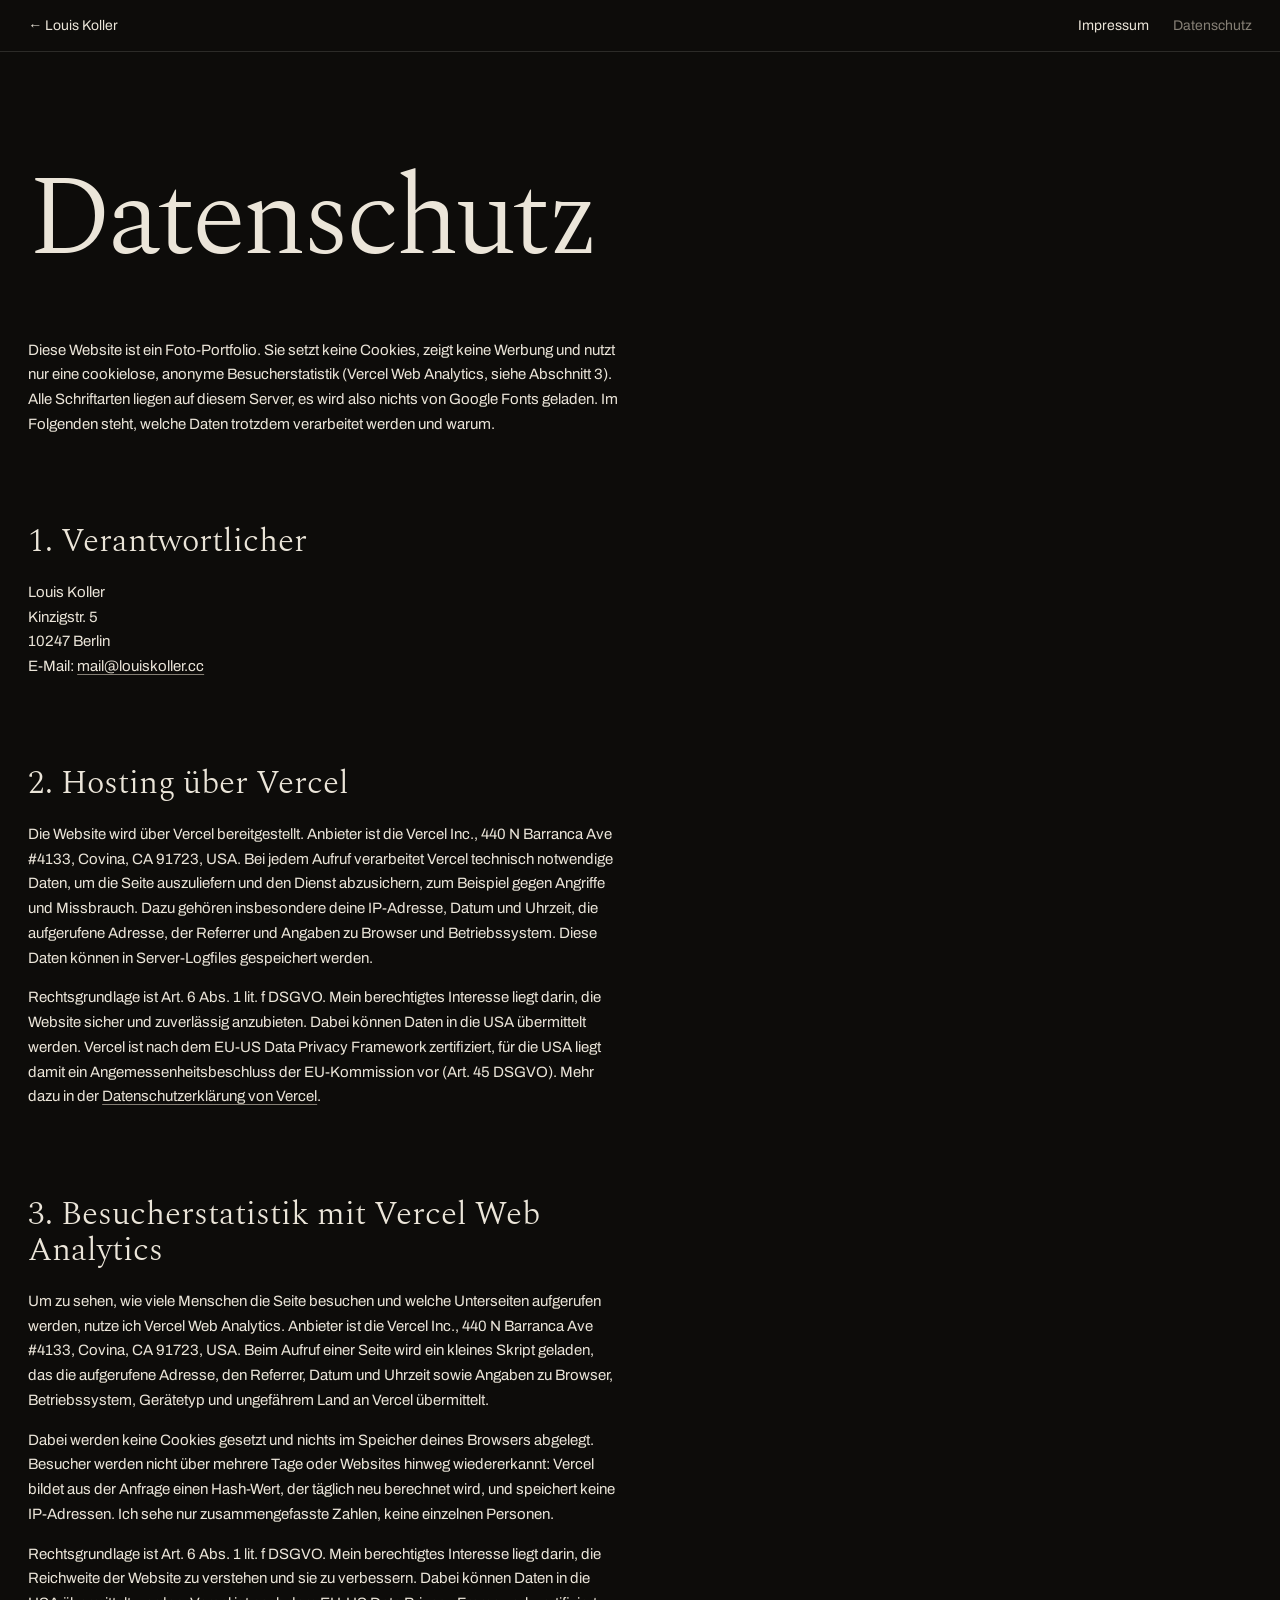
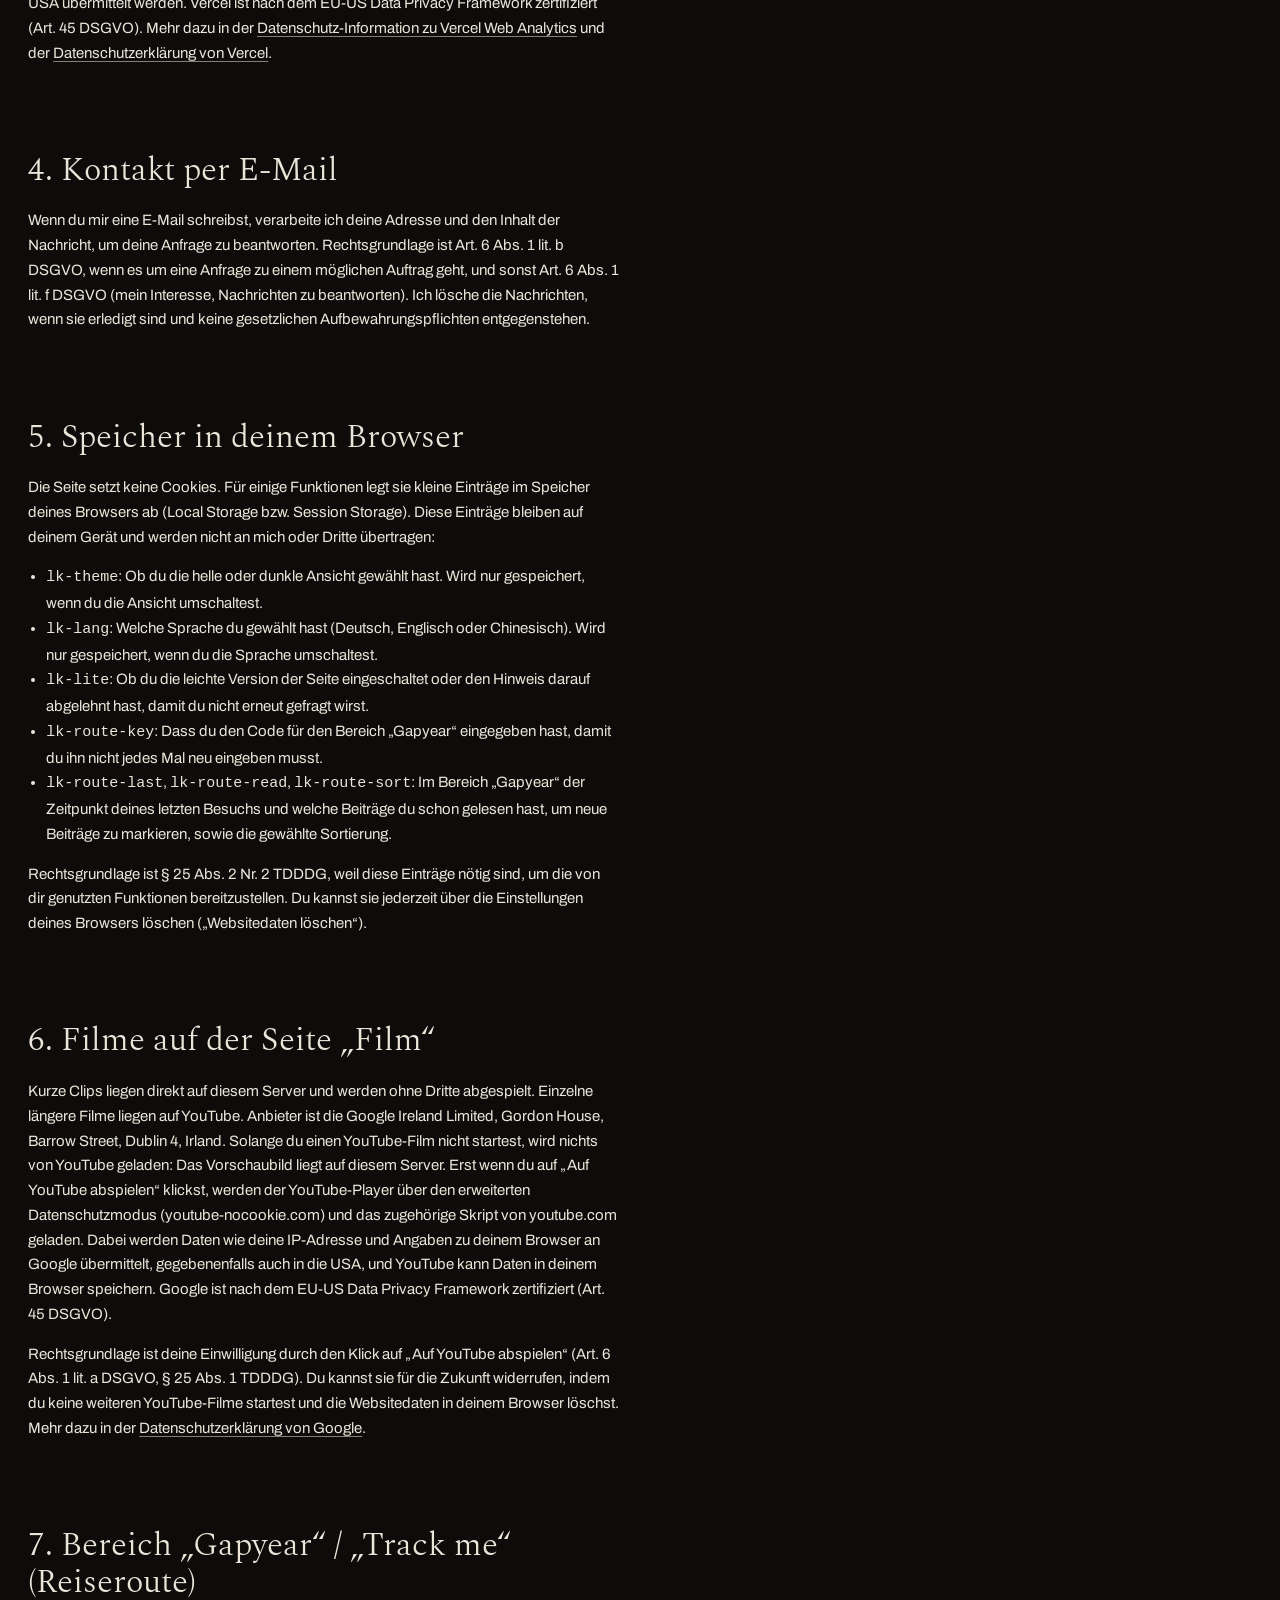
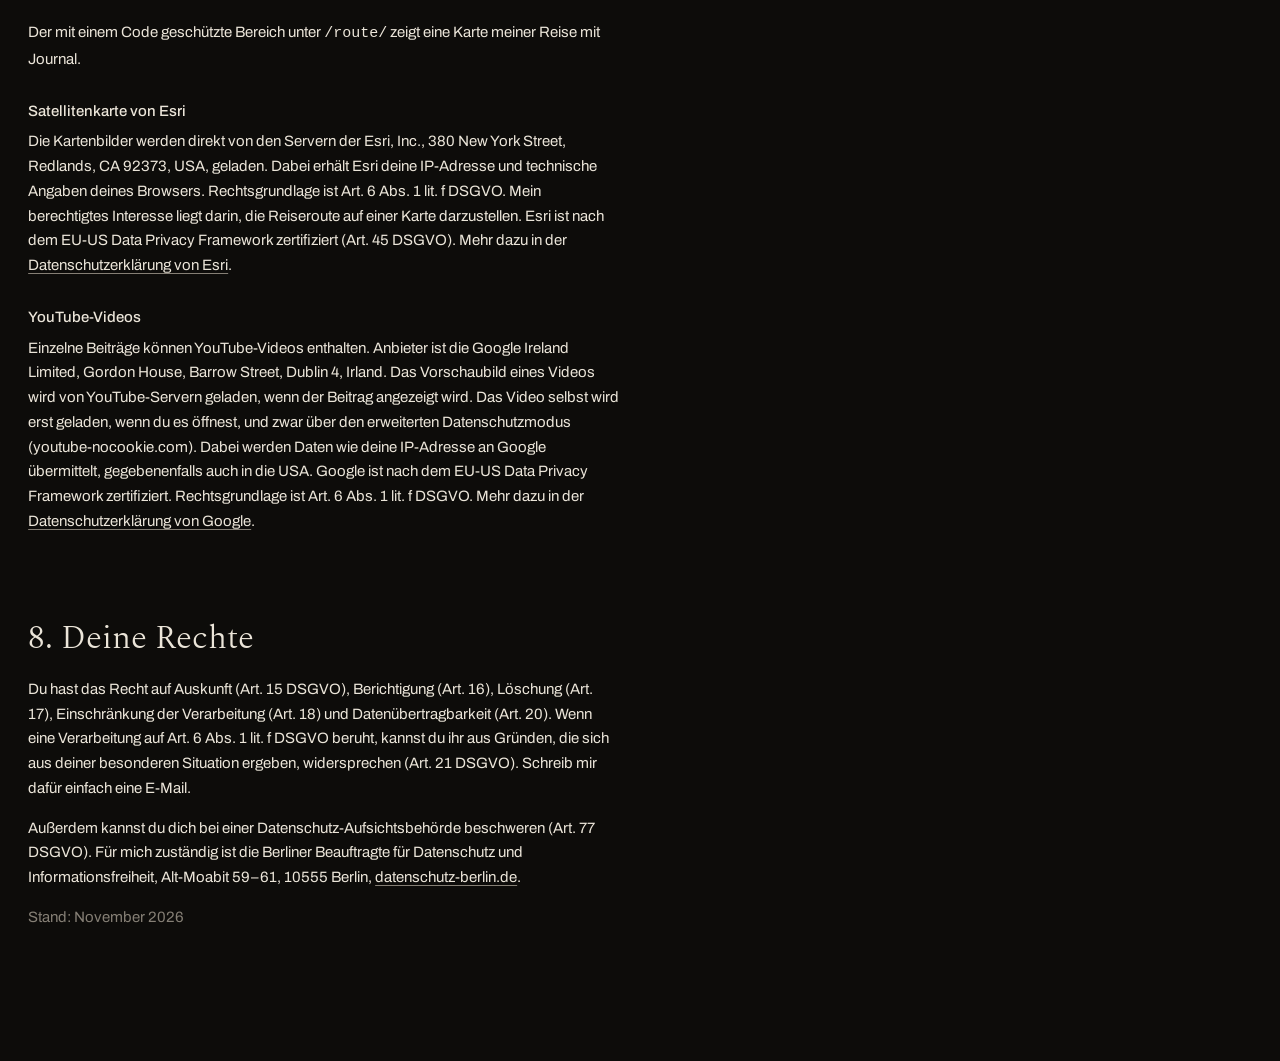
==== commit f70dd69c: "Admin, series, film, Track me, Chinese, new type - data/site.json replaces content.js; /admin/ edits" ====
--- a/datenschutz/index.html
+++ b/datenschutz/index.html
@@ -7,8 +7,8 @@
   <meta name="robots" content="noindex, follow">
   <meta name="theme-color" content="#0d0c0a">
   <link rel="icon" href="data:image/svg+xml,%3Csvg xmlns='http://www.w3.org/2000/svg' viewBox='0 0 32 32'%3E%3Crect width='32' height='32' fill='%230d0c0a'/%3E%3Ccircle cx='16' cy='16' r='6' fill='%23ff3b1f'/%3E%3C/svg%3E">
-  <link rel="stylesheet" href="../assets/css/fonts.css?v=1">
-  <link rel="stylesheet" href="../assets/css/legal.css?v=1">
+  <link rel="stylesheet" href="../assets/css/fonts.css?v=2">
+  <link rel="stylesheet" href="../assets/css/legal.css?v=2">
   <script>
     try { var t = localStorage.getItem("lk-theme"); if (t) document.documentElement.dataset.theme = t; } catch (e) {}
   </script>
@@ -55,20 +55,25 @@
     <p>Die Seite setzt keine Cookies. Für einige Funktionen legt sie kleine Einträge im Speicher deines Browsers ab (Local Storage bzw. Session Storage). Diese Einträge bleiben auf deinem Gerät und werden nicht an mich oder Dritte übertragen:</p>
     <ul>
       <li><code>lk-theme</code>: Ob du die helle oder dunkle Ansicht gewählt hast. Wird nur gespeichert, wenn du die Ansicht umschaltest.</li>
-      <li><code>lk-intro</code> (Session Storage): Damit die Einstiegsanimation pro Besuch nur einmal läuft. Wird beim Schließen des Tabs gelöscht.</li>
+      <li><code>lk-lang</code>: Welche Sprache du gewählt hast (Deutsch, Englisch oder Chinesisch). Wird nur gespeichert, wenn du die Sprache umschaltest.</li>
+      <li><code>lk-lite</code>: Ob du die leichte Version der Seite eingeschaltet oder den Hinweis darauf abgelehnt hast, damit du nicht erneut gefragt wirst.</li>
       <li><code>lk-route-key</code>: Dass du den Code für den Bereich „Gapyear“ eingegeben hast, damit du ihn nicht jedes Mal neu eingeben musst.</li>
       <li><code>lk-route-last</code>, <code>lk-route-read</code>, <code>lk-route-sort</code>: Im Bereich „Gapyear“ der Zeitpunkt deines letzten Besuchs und welche Beiträge du schon gelesen hast, um neue Beiträge zu markieren, sowie die gewählte Sortierung.</li>
     </ul>
     <p>Rechtsgrundlage ist § 25 Abs. 2 Nr. 2 TDDDG, weil diese Einträge nötig sind, um die von dir genutzten Funktionen bereitzustellen. Du kannst sie jederzeit über die Einstellungen deines Browsers löschen („Websitedaten löschen“).</p>
 
-    <h2>6. Bereich „Gapyear“ (Reiseroute)</h2>
+    <h2>6. Filme auf der Seite „Film“</h2>
+    <p>Kurze Clips liegen direkt auf diesem Server und werden ohne Dritte abgespielt. Einzelne längere Filme liegen auf YouTube. Anbieter ist die Google Ireland Limited, Gordon House, Barrow Street, Dublin 4, Irland. Solange du einen YouTube-Film nicht startest, wird nichts von YouTube geladen: Das Vorschaubild liegt auf diesem Server. Erst wenn du auf „Auf YouTube abspielen“ klickst, werden der YouTube-Player über den erweiterten Datenschutzmodus (youtube-nocookie.com) und das zugehörige Skript von youtube.com geladen. Dabei werden Daten wie deine IP-Adresse und Angaben zu deinem Browser an Google übermittelt, gegebenenfalls auch in die USA, und YouTube kann Daten in deinem Browser speichern. Google ist nach dem EU-US Data Privacy Framework zertifiziert (Art. 45 DSGVO).</p>
+    <p>Rechtsgrundlage ist deine Einwilligung durch den Klick auf „Auf YouTube abspielen“ (Art. 6 Abs. 1 lit. a DSGVO, § 25 Abs. 1 TDDDG). Du kannst sie für die Zukunft widerrufen, indem du keine weiteren YouTube-Filme startest und die Websitedaten in deinem Browser löschst. Mehr dazu in der <a href="https://policies.google.com/privacy?hl=de" target="_blank" rel="noopener">Datenschutzerklärung von Google</a>.</p>
+
+    <h2>7. Bereich „Gapyear“ / „Track me“ (Reiseroute)</h2>
     <p>Der mit einem Code geschützte Bereich unter <code>/route/</code> zeigt eine Karte meiner Reise mit Journal.</p>
     <h3>Satellitenkarte von Esri</h3>
     <p>Die Kartenbilder werden direkt von den Servern der Esri, Inc., 380 New York Street, Redlands, CA 92373, USA, geladen. Dabei erhält Esri deine IP-Adresse und technische Angaben deines Browsers. Rechtsgrundlage ist Art. 6 Abs. 1 lit. f DSGVO. Mein berechtigtes Interesse liegt darin, die Reiseroute auf einer Karte darzustellen. Esri ist nach dem EU-US Data Privacy Framework zertifiziert (Art. 45 DSGVO). Mehr dazu in der <a href="https://www.esri.com/en-us/privacy/privacy-statements/privacy-statement" target="_blank" rel="noopener">Datenschutzerklärung von Esri</a>.</p>
     <h3>YouTube-Videos</h3>
     <p>Einzelne Beiträge können YouTube-Videos enthalten. Anbieter ist die Google Ireland Limited, Gordon House, Barrow Street, Dublin 4, Irland. Das Vorschaubild eines Videos wird von YouTube-Servern geladen, wenn der Beitrag angezeigt wird. Das Video selbst wird erst geladen, wenn du es öffnest, und zwar über den erweiterten Datenschutzmodus (youtube-nocookie.com). Dabei werden Daten wie deine IP-Adresse an Google übermittelt, gegebenenfalls auch in die USA. Google ist nach dem EU-US Data Privacy Framework zertifiziert. Rechtsgrundlage ist Art. 6 Abs. 1 lit. f DSGVO. Mehr dazu in der <a href="https://policies.google.com/privacy?hl=de" target="_blank" rel="noopener">Datenschutzerklärung von Google</a>.</p>
 
-    <h2>7. Deine Rechte</h2>
+    <h2>8. Deine Rechte</h2>
     <p>Du hast das Recht auf Auskunft (Art. 15 DSGVO), Berichtigung (Art. 16), Löschung (Art. 17), Einschränkung der Verarbeitung (Art. 18) und Datenübertragbarkeit (Art. 20). Wenn eine Verarbeitung auf Art. 6 Abs. 1 lit. f DSGVO beruht, kannst du ihr aus Gründen, die sich aus deiner besonderen Situation ergeben, widersprechen (Art. 21 DSGVO). Schreib mir dafür einfach eine E-Mail.</p>
     <p>Außerdem kannst du dich bei einer Datenschutz-Aufsichtsbehörde beschweren (Art. 77 DSGVO). Für mich zuständig ist die Berliner Beauftragte für Datenschutz und Informationsfreiheit, Alt-Moabit 59–61, 10555 Berlin, <a href="https://www.datenschutz-berlin.de" target="_blank" rel="noopener">datenschutz-berlin.de</a>.</p>
 
--- a/assets/css/fonts.css
+++ b/assets/css/fonts.css
@@ -1,73 +1,75 @@
-/* Self-hosted fonts (no request to Google). Instrument Serif & JetBrains Mono, SIL Open Font License 1.1. */
-/* latin-ext */
+/* Self-hosted fonts (no request to Google). Spectral & Archivo, SIL Open Font License 1.1 (see OFL-*.txt). */
 @font-face {
-  font-family: 'Instrument Serif';
+  font-family: 'Spectral';
+  font-style: normal;
+  font-display: swap;
+  font-weight: 300;
+  src: url(../fonts/spectral-latin-ext-300-normal.woff2) format('woff2');
+}
+@font-face {
+  font-family: 'Spectral';
+  font-style: normal;
+  font-display: swap;
+  font-weight: 300;
+  src: url(../fonts/spectral-latin-300-normal.woff2) format('woff2');
+}
+@font-face {
+  font-family: 'Spectral';
   font-style: italic;
+  font-display: swap;
+  font-weight: 300;
+  src: url(../fonts/spectral-latin-ext-300-italic.woff2) format('woff2');
+}
+@font-face {
+  font-family: 'Spectral';
+  font-style: italic;
+  font-display: swap;
+  font-weight: 300;
+  src: url(../fonts/spectral-latin-300-italic.woff2) format('woff2');
+}
+@font-face {
+  font-family: 'Spectral';
+  font-style: normal;
+  font-display: swap;
   font-weight: 400;
+  src: url(../fonts/spectral-latin-ext-400-normal.woff2) format('woff2');
+}
+@font-face {
+  font-family: 'Spectral';
+  font-style: normal;
   font-display: swap;
-  src: url(../fonts/instrument-serif-italic-latin-ext.woff2) format('woff2');
-  unicode-range: U+0100-02BA, U+02BD-02C5, U+02C7-02CC, U+02CE-02D7, U+02DD-02FF, U+0304, U+0308, U+0329, U+1D00-1DBF, U+1E00-1E9F, U+1EF2-1EFF, U+2020, U+20A0-20AB, U+20AD-20C4, U+2113, U+2C60-2C7F, U+A720-A7FF;
+  font-weight: 400;
+  src: url(../fonts/spectral-latin-400-normal.woff2) format('woff2');
 }
-/* latin */
 @font-face {
-  font-family: 'Instrument Serif';
+  font-family: 'Spectral';
   font-style: italic;
+  font-display: swap;
   font-weight: 400;
+  src: url(../fonts/spectral-latin-ext-400-italic.woff2) format('woff2');
+}
+@font-face {
+  font-family: 'Spectral';
+  font-style: italic;
   font-display: swap;
-  src: url(../fonts/instrument-serif-italic-latin.woff2) format('woff2');
-  unicode-range: U+0000-00FF, U+0131, U+0152-0153, U+02BB-02BC, U+02C6, U+02DA, U+02DC, U+0304, U+0308, U+0329, U+2000-206F, U+20AC, U+2122, U+2191, U+2193, U+2212, U+2215, U+FEFF, U+FFFD;
+  font-weight: 400;
+  src: url(../fonts/spectral-latin-400-italic.woff2) format('woff2');
 }
-/* latin-ext */
 @font-face {
-  font-family: 'Instrument Serif';
+  font-family: 'Archivo';
   font-style: normal;
-  font-weight: 400;
   font-display: swap;
-  src: url(../fonts/instrument-serif-normal-latin-ext.woff2) format('woff2');
-  unicode-range: U+0100-02BA, U+02BD-02C5, U+02C7-02CC, U+02CE-02D7, U+02DD-02FF, U+0304, U+0308, U+0329, U+1D00-1DBF, U+1E00-1E9F, U+1EF2-1EFF, U+2020, U+20A0-20AB, U+20AD-20C4, U+2113, U+2C60-2C7F, U+A720-A7FF;
+  font-weight: 100 900;
+  font-stretch: 62% 125%;
+  src: url(../fonts/archivo-latin-ext-wdth-normal.woff2) format('woff2');
+  unicode-range: U+0100-02BA,U+02BD-02C5,U+02C7-02CC,U+02CE-02D7,U+02DD-02FF,U+0304,U+0308,U+0329,U+1D00-1DBF,U+1E00-1E9F,U+1EF2-1EFF,U+2020,U+20A0-20AB,U+20AD-20C0,U+2113,U+2C60-2C7F,U+A720-A7FF;
 }
-/* latin */
 @font-face {
-  font-family: 'Instrument Serif';
+  font-family: 'Archivo';
   font-style: normal;
-  font-weight: 400;
   font-display: swap;
-  src: url(../fonts/instrument-serif-normal-latin.woff2) format('woff2');
-  unicode-range: U+0000-00FF, U+0131, U+0152-0153, U+02BB-02BC, U+02C6, U+02DA, U+02DC, U+0304, U+0308, U+0329, U+2000-206F, U+20AC, U+2122, U+2191, U+2193, U+2212, U+2215, U+FEFF, U+FFFD;
+  font-weight: 100 900;
+  font-stretch: 62% 125%;
+  src: url(../fonts/archivo-latin-wdth-normal.woff2) format('woff2');
+  unicode-range: U+0000-00FF,U+0131,U+0152-0153,U+02BB-02BC,U+02C6,U+02DA,U+02DC,U+0304,U+0308,U+0329,U+2000-206F,U+20AC,U+2122,U+2191,U+2193,U+2212,U+2215,U+FEFF,U+FFFD;
 }
-/* latin-ext */
-@font-face {
-  font-family: 'JetBrains Mono';
-  font-style: normal;
-  font-weight: 400;
-  font-display: swap;
-  src: url(../fonts/jetbrains-mono-normal-latin-ext.woff2) format('woff2');
-  unicode-range: U+0100-02BA, U+02BD-02C5, U+02C7-02CC, U+02CE-02D7, U+02DD-02FF, U+0304, U+0308, U+0329, U+1D00-1DBF, U+1E00-1E9F, U+1EF2-1EFF, U+2020, U+20A0-20AB, U+20AD-20C4, U+2113, U+2C60-2C7F, U+A720-A7FF;
-}
-/* latin */
-@font-face {
-  font-family: 'JetBrains Mono';
-  font-style: normal;
-  font-weight: 400;
-  font-display: swap;
-  src: url(../fonts/jetbrains-mono-normal-latin.woff2) format('woff2');
-  unicode-range: U+0000-00FF, U+0131, U+0152-0153, U+02BB-02BC, U+02C6, U+02DA, U+02DC, U+0304, U+0308, U+0329, U+2000-206F, U+20AC, U+2122, U+2191, U+2193, U+2212, U+2215, U+FEFF, U+FFFD;
-}
-/* latin-ext */
-@font-face {
-  font-family: 'JetBrains Mono';
-  font-style: normal;
-  font-weight: 500;
-  font-display: swap;
-  src: url(../fonts/jetbrains-mono-normal-latin-ext.woff2) format('woff2');
-  unicode-range: U+0100-02BA, U+02BD-02C5, U+02C7-02CC, U+02CE-02D7, U+02DD-02FF, U+0304, U+0308, U+0329, U+1D00-1DBF, U+1E00-1E9F, U+1EF2-1EFF, U+2020, U+20A0-20AB, U+20AD-20C4, U+2113, U+2C60-2C7F, U+A720-A7FF;
-}
-/* latin */
-@font-face {
-  font-family: 'JetBrains Mono';
-  font-style: normal;
-  font-weight: 500;
-  font-display: swap;
-  src: url(../fonts/jetbrains-mono-normal-latin.woff2) format('woff2');
-  unicode-range: U+0000-00FF, U+0131, U+0152-0153, U+02BB-02BC, U+02C6, U+02DA, U+02DC, U+0304, U+0308, U+0329, U+2000-206F, U+20AC, U+2122, U+2191, U+2193, U+2212, U+2215, U+FEFF, U+FFFD;
-}
--- a/assets/css/legal.css
+++ b/assets/css/legal.css
@@ -10,8 +10,8 @@
   --line: rgba(235, 229, 217, 0.14);
   --accent: #ff3b1f;
 
-  --serif: "Instrument Serif", "Times New Roman", Times, serif;
-  --mono: "JetBrains Mono", ui-monospace, SFMono-Regular, Menlo, Consolas, monospace;
+  --serif: "Spectral", Georgia, serif;
+  --sans: "Archivo", "Helvetica Neue", Arial, sans-serif;
   --gutter: clamp(16px, 2.2vw, 32px);
 }
 
@@ -29,10 +29,9 @@
   margin: 0;
   background: var(--bg);
   color: var(--fg);
-  font-family: var(--mono);
-  font-size: 13px;
-  line-height: 1.7;
-  letter-spacing: 0.01em;
+  font-family: var(--sans);
+  font-size: 15px;
+  line-height: 1.65;
   -webkit-font-smoothing: antialiased;
   overflow-wrap: break-word;
 }
@@ -46,7 +45,7 @@
   display: flex; justify-content: space-between; gap: 16px;
   padding: 14px var(--gutter);
   border-bottom: 1px solid var(--line);
-  text-transform: uppercase; letter-spacing: 0.06em; font-size: 11px;
+  font-size: 14px;
 }
 .legal-nav a { text-decoration: none; }
 .legal-nav nav { display: flex; gap: 24px; }
@@ -58,13 +57,13 @@
 }
 .legal h1 {
   margin: 0 0 clamp(32px, 5vw, 64px);
-  font-family: var(--serif); font-weight: 400;
-  font-size: clamp(3rem, 9vw, 7rem); line-height: 0.95; letter-spacing: -0.02em;
+  font-family: var(--serif); font-weight: 300;
+  font-size: clamp(3rem, 9vw, 7rem); line-height: 0.95; letter-spacing: -0.035em;
 }
 .legal h2 {
   margin: 2.6em 0 0.6em;
-  font-family: var(--serif); font-weight: 400;
-  font-size: clamp(1.5rem, 2.6vw, 2rem); line-height: 1.1;
+  font-family: var(--serif); font-weight: 300;
+  font-size: clamp(1.6rem, 2.6vw, 2.1rem); line-height: 1.1;
 }
 .legal h3 { margin: 1.8em 0 0.4em; font-size: inherit; font-weight: 500; }
 .legal p, .legal ul { margin: 0 0 1em; }
